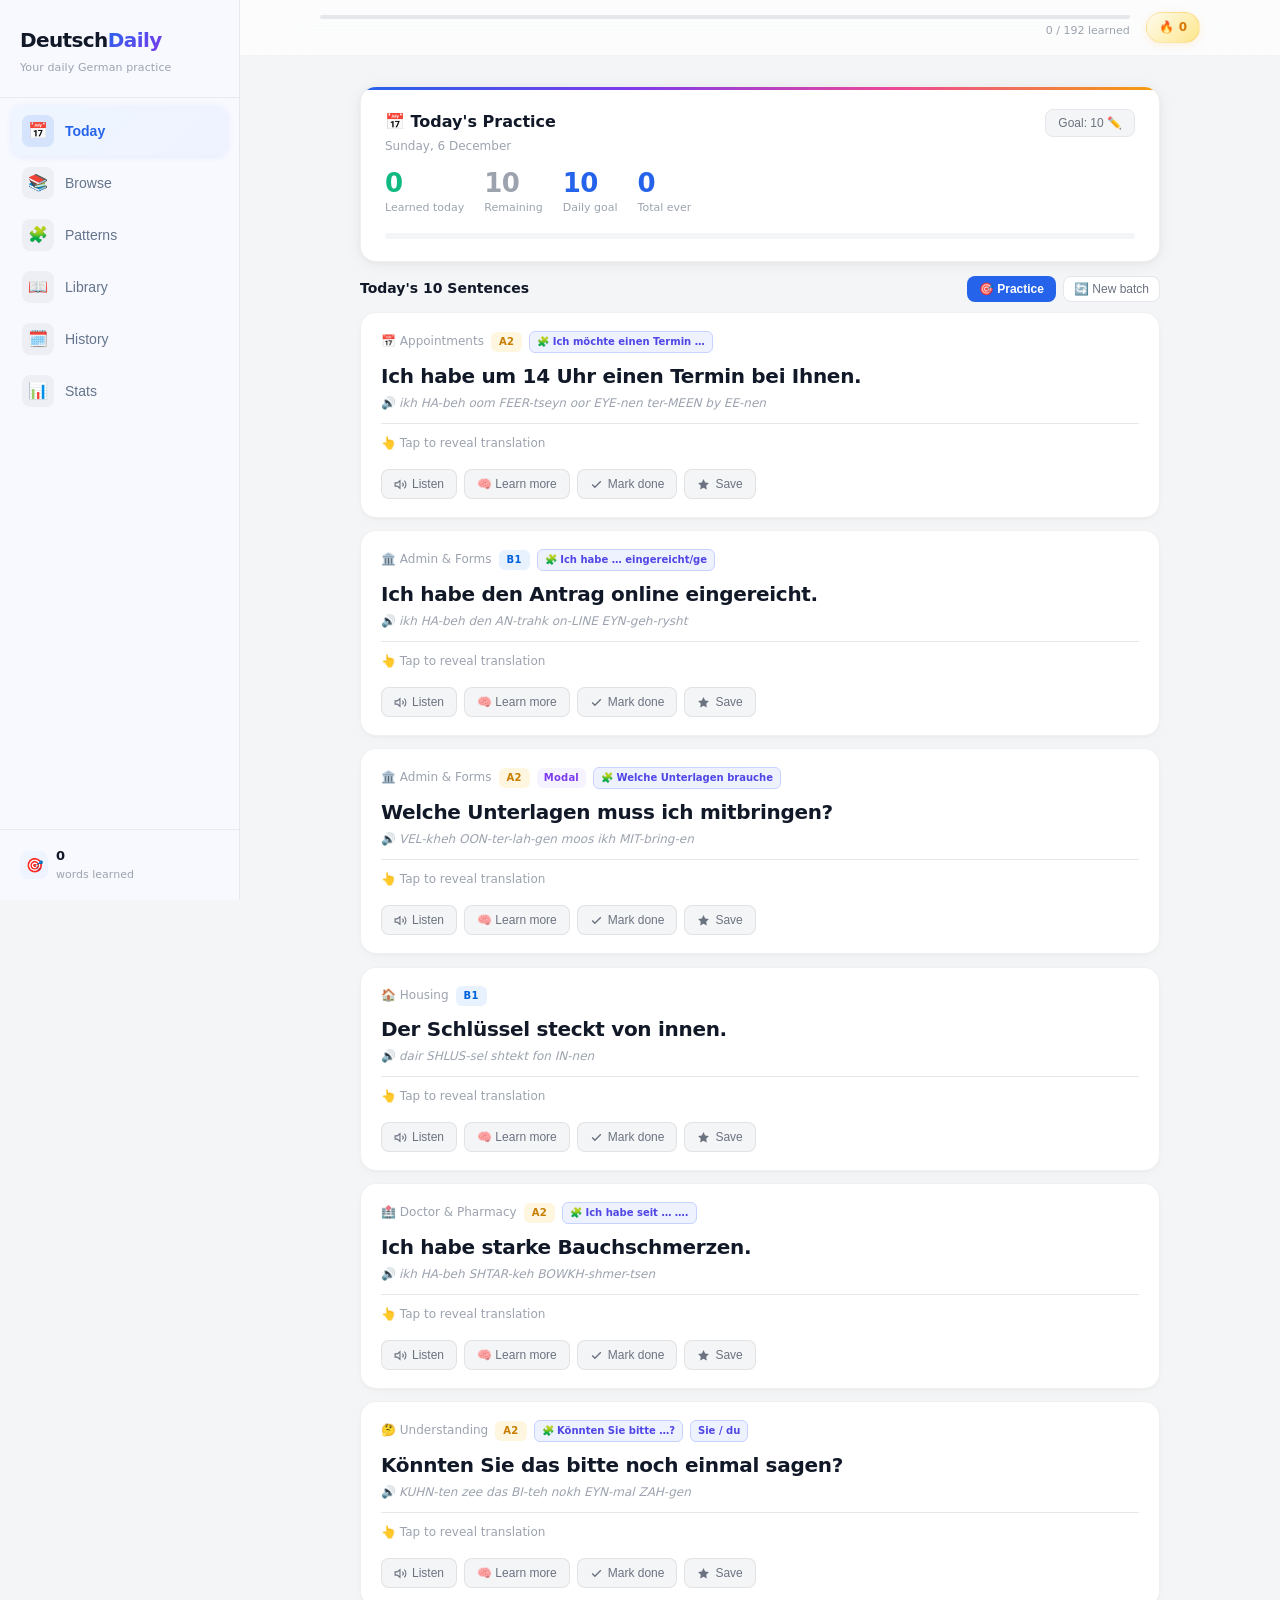
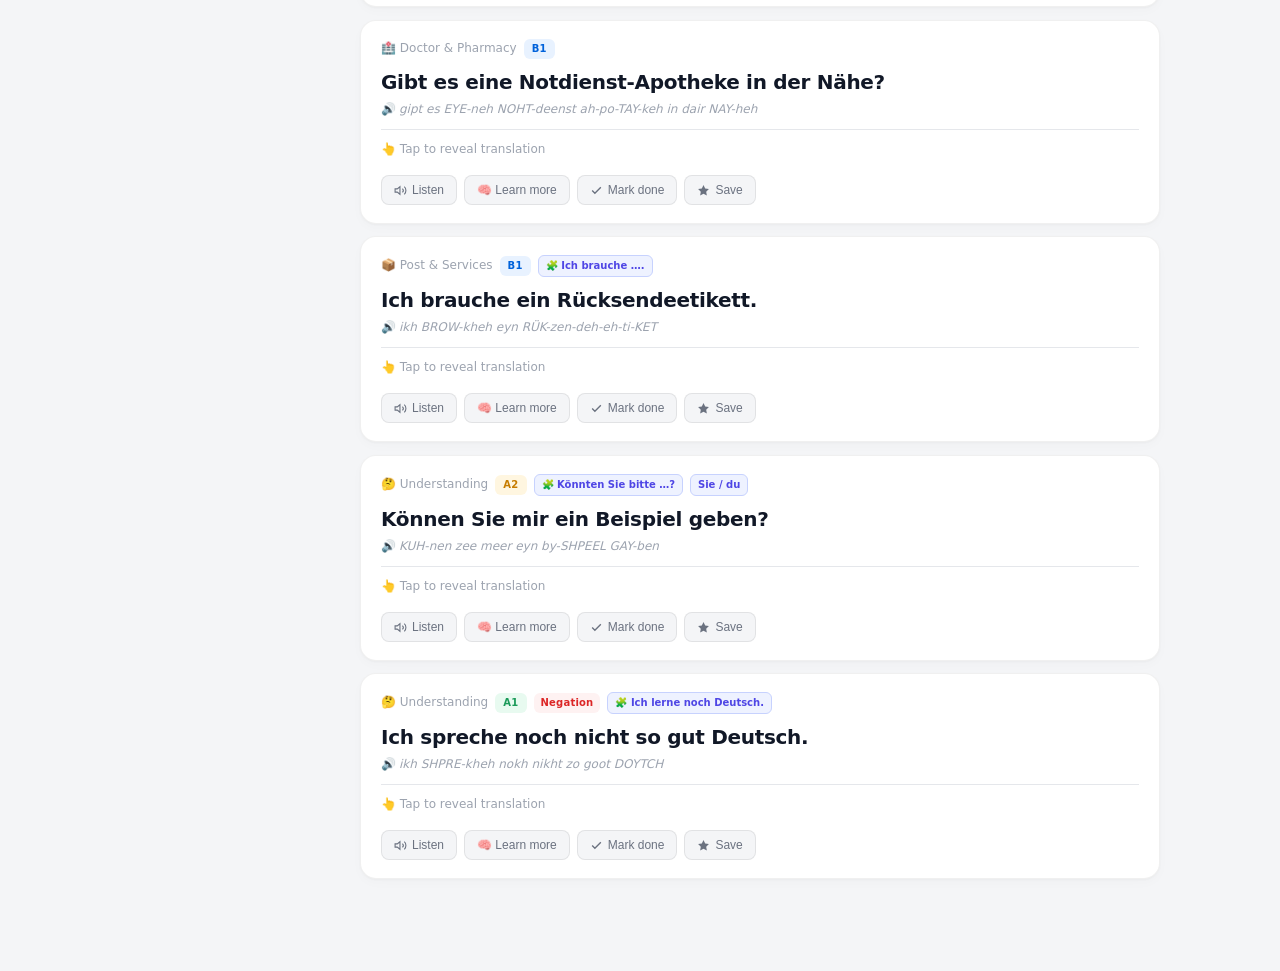
==== DEDaily.html @ e600cbfc "Split DeutschDaily into modules" ====
<!DOCTYPE html>
<html lang="en">

<head>
  <meta charset="UTF-8">
  <meta name="viewport" content="width=device-width, initial-scale=1.0">
  <meta name="color-scheme" content="light">
  <title>DeutschDaily</title>
  <link rel="stylesheet" href="src/styles.css">
</head>

<body>

  <div class="dashboard-layout">
    <aside class="sidebar">
      <div class="sidebar-logo-wrap">
        <div class="sidebar-logo" onclick="nav('today')">Deutsch<em>Daily</em></div>
        <div class="sidebar-tagline">Your daily German practice</div>
      </div>
      <div class="sidebar-divider"></div>
      <nav class="nav-desktop" style="flex:1">
        <button class="nb on" id="nb-today" onclick="nav('today')"><span class="nb-icon-wrap"><span class="nb-icon">📅</span></span> Today</button>
        <button class="nb" id="nb-browse" onclick="nav('browse')"><span class="nb-icon-wrap"><span class="nb-icon">📚</span></span> Browse</button>
        <button class="nb" id="nb-patterns" onclick="nav('patterns')"><span class="nb-icon-wrap"><span class="nb-icon">🧩</span></span> Patterns</button>
        <button class="nb" id="nb-library" onclick="nav('saved')"><span class="nb-icon-wrap"><span class="nb-icon">📖</span></span> Library</button>
        <button class="nb" id="nb-history" onclick="nav('history')"><span class="nb-icon-wrap"><span class="nb-icon">🗓️</span></span> History</button>
        <button class="nb" id="nb-stats" onclick="nav('stats')"><span class="nb-icon-wrap"><span class="nb-icon">📊</span></span> Stats</button>
      </nav>
      <div class="sidebar-footer">
        <div class="sidebar-footer-stat">
          <div class="sfs-icon">🎯</div>
          <div><div class="sfs-val" id="sb-learned-count">0</div><div style="font-size:11px;color:var(--text-3)">words learned</div></div>
        </div>
      </div>
    </aside>

    <main class="main-content">
      <div class="hdr">
        <div class="hdr-in">
          <div class="hdr-mid">
            <div class="pbar-bg">
              <div class="pbar-fill" id="hpf" style="width:0%"></div>
            </div>
            <div class="pbar-lbl" id="hpl">0 / 0 learned</div>
          </div>
          <div class="streak-pill" id="stk" onclick="nav('stats')">🔥 <span id="stk-n">0</span></div>
        </div>
      </div>

      <div class="app-content" id="root"></div>
    </main>

    <nav class="mobile-nav">
      <button class="mnb on" id="mnb-today" onclick="nav('today')"><span class="mnb-icon">📅</span>Today</button>
      <button class="mnb" id="mnb-browse" onclick="nav('browse')"><span class="mnb-icon">📚</span>Browse</button>
      <button class="mnb" id="mnb-patterns" onclick="nav('patterns')"><span class="mnb-icon">🧩</span>Patterns</button>
      <button class="mnb" id="mnb-library" onclick="nav('saved')"><span class="mnb-icon">📖</span>Library</button>
      <button class="mnb" id="mnb-history" onclick="nav('history')"><span class="mnb-icon">🗓️</span>History</button>
      <button class="mnb" id="mnb-stats" onclick="nav('stats')"><span class="mnb-icon">📊</span>Stats</button>
    </nav>
  </div>

  <div class="modal-overlay" id="goal-modal" style="display:none" onclick="closeGoalModal(event)">
    <div class="modal-box">
      <div class="modal-title">Set Daily Goal</div>
      <div class="modal-sub">How many new sentences to learn each day?</div>
      <div class="goal-opts-grid" id="goal-opts"></div>
      <button class="modal-done" onclick="closeGoalModal()">Done</button>
    </div>
  </div>

  <script src="src/content.js"></script>
  <script src="src/learning.js"></script>
  <script src="src/storage.js"></script>
  <script src="src/app.js"></script>
</body>

</html>
---- src/styles.css ----
*,
*::before,
*::after {
  margin: 0;
  padding: 0;
  box-sizing: border-box;
}

:root {
  color-scheme: light;
  --bg: #F4F5F7;
  --white: #FFFFFF;
  --border: #E5E7EB;
  --border-strong: #D1D5DB;
  --text: #111827;
  --text-2: #6B7280;
  --text-3: #9CA3AF;
  --green: #10B981;
  --green-bg: #ECFDF5;
  --green-border: #A7F3D0;
  --blue: #2563EB;
  --blue-bg: #EFF6FF;
  --blue-border: #BFDBFE;
  --pink: #EC4899;
  --pink-bg: #FDF2F8;
  --pink-border: #FBCFE8;
  --amber: #F59E0B;
  --amber-bg: #FFFBEB;
  --amber-border: #FDE68A;
  --teal: #4F46E5;
  --teal-bg: #EEF2FF;
  --teal-border: #C7D2FE;
  --orange: #F97316;
  --orange-bg: #FFF7ED;
  --orange-border: #FED7AA;
  --red: #EF4444;
  --red-bg: #FEF2F2;
  --red-border: #FECACA;
  --accent: #2563EB;
  --shadow: 0 1px 3px rgba(0, 0, 0, 0.08), 0 1px 2px rgba(0, 0, 0, 0.04);
  --shadow-md: 0 4px 6px -1px rgba(0, 0, 0, 0.07), 0 2px 4px -2px rgba(0, 0, 0, 0.05);
  --shadow-sm: 0 1px 2px rgba(0, 0, 0, 0.04);
  --purple: var(--teal);
  --purple-bg: var(--teal-bg);
  --purple-border: var(--teal-border);
  --radius-lg: 16px;
  --radius-md: 12px;
  --radius-sm: 8px;
}

html {
  scroll-behavior: smooth;
  color-scheme: light !important;
  background: var(--bg) !important;
}

body {
  background: var(--bg) !important;
  color: var(--text) !important;
  font-family: 'Inter', -apple-system, BlinkMacSystemFont, 'SF Pro Text', system-ui, sans-serif;
  font-size: 15px;
  line-height: 1.6;
  min-height: 100vh;
  -webkit-font-smoothing: antialiased;
}

input,
button,
select,
textarea {
  color-scheme: light;
}

.dashboard-layout {
  display: flex;
  min-height: 100vh;
  background: var(--bg);
  width: 100%;
}

.sidebar {
  width: 240px;
  flex-shrink: 0;
  background: #F8F9FF;
  border-right: 1px solid rgba(0,0,0,0.07);
  display: flex;
  flex-direction: column;
  position: fixed;
  top: 0;
  left: 0;
  height: 100vh;
  padding: 0;
  z-index: 100;
  overflow-y: auto;
  scrollbar-width: none;
}

.sidebar::-webkit-scrollbar {
  display: none;
}

.sidebar-logo-wrap {
  padding: 24px 20px 20px;
  border-bottom: 1px solid rgba(0,0,0,0.06);
  margin-bottom: 8px;
}

.sidebar-logo {
  font-weight: 800;
  font-size: 20px;
  cursor: pointer;
  color: var(--text);
  letter-spacing: -0.6px;
  user-select: none;
  display: inline-block;
}

.sidebar-logo em {
  background: linear-gradient(135deg, #2563EB 0%, #7C3AED 100%);
  -webkit-background-clip: text;
  -webkit-text-fill-color: transparent;
  background-clip: text;
  font-style: normal;
}

.sidebar-tagline {
  font-size: 11px;
  color: var(--text-3);
  margin-top: 3px;
  font-weight: 400;
  letter-spacing: 0.1px;
}

.sidebar-divider {
  display: none;
}

.sidebar-section-label {
  font-size: 10px;
  font-weight: 700;
  letter-spacing: 0.8px;
  text-transform: uppercase;
  color: var(--text-3);
  padding: 4px 20px 6px;
}

.sidebar-footer {
  margin-top: auto;
  padding: 16px 20px;
  border-top: 1px solid rgba(0,0,0,0.06);
}

.sidebar-footer-stat {
  display: flex;
  align-items: center;
  gap: 8px;
  font-size: 12px;
  color: var(--text-2);
}

.sidebar-footer-stat .sfs-icon {
  width: 28px;
  height: 28px;
  border-radius: 8px;
  background: linear-gradient(135deg, #EFF6FF, #EEF2FF);
  display: flex;
  align-items: center;
  justify-content: center;
  font-size: 14px;
  flex-shrink: 0;
}

.sidebar-footer-stat .sfs-val {
  font-weight: 700;
  font-size: 13px;
  color: var(--text);
}

.main-content {
  flex: 1;
  display: flex;
  flex-direction: column;
  min-width: 0;
  background: var(--bg);
  margin-left: 240px;
}

.app-content {
  max-width: 880px;
  width: 100%;
  margin: 0 auto;
  padding: 16px 40px 80px;
  flex: 1;
}

/* ─── Header ─── */
.hdr {
  position: sticky;
  top: 0;
  z-index: 90;
  background: rgba(255, 255, 255, 0.85);
  backdrop-filter: saturate(180%) blur(24px);
  -webkit-backdrop-filter: saturate(180%) blur(24px);
  border-bottom: 1px solid rgba(0,0,0,0.06);
  padding: 12px 40px;
}

.hdr-in {
  max-width: 880px;
  margin: 0 auto;
  display: flex;
  align-items: center;
  gap: 16px;
  width: 100%;
}

.hdr-mid {
  flex: 1;
  min-width: 0;
}

.pbar-bg {
  height: 4px;
  background: var(--border);
  border-radius: 99px;
  overflow: hidden;
  margin-bottom: 3px;
}

.pbar-fill {
  height: 100%;
  background: var(--accent);
  border-radius: 99px;
  transition: width 0.5s;
}

.pbar-lbl {
  font-size: 11px;
  color: var(--text-3);
  text-align: right;
}

.streak-pill {
  display: flex;
  align-items: center;
  gap: 5px;
  background: linear-gradient(135deg, #FFFBEB 0%, #FEF3C7 100%);
  border: 1px solid var(--amber-border);
  padding: 5px 12px;
  border-radius: 99px;
  font-size: 12px;
  font-weight: 700;
  color: #D97706;
  cursor: pointer;
  flex-shrink: 0;
  transition: transform 0.2s, box-shadow 0.2s;
}

.streak-pill:hover {
  transform: scale(1.05);
  box-shadow: 0 2px 8px rgba(245, 158, 11, 0.2);
}

/* ─── Nav Desktop ─── */
.nav-desktop {
  display: flex;
  flex-direction: column;
  gap: 2px;
  padding: 0 12px;
}

.nb {
  display: flex;
  align-items: center;
  gap: 11px;
  background: none;
  border: none;
  border-radius: 10px;
  cursor: pointer;
  color: #64748B;
  font-size: 14px;
  font-family: 'Inter', sans-serif;
  font-weight: 500;
  padding: 9px 10px;
  transition: background 0.15s, color 0.15s;
  text-align: left;
  width: 100%;
  position: relative;
}

.nb:hover:not(.on) {
  background: rgba(37, 99, 235, 0.05);
  color: #1E40AF;
}

.nb.on {
  background: linear-gradient(135deg, #EFF6FF 0%, #EEF2FF 100%);
  color: #2563EB;
  font-weight: 600;
  box-shadow: 0 1px 6px rgba(37, 99, 235, 0.1);
}

.nb-icon-wrap {
  width: 32px;
  height: 32px;
  border-radius: 8px;
  background: rgba(0,0,0,0.04);
  display: flex;
  align-items: center;
  justify-content: center;
  font-size: 16px;
  flex-shrink: 0;
  transition: background 0.15s;
}

.nb.on .nb-icon-wrap {
  background: rgba(37, 99, 235, 0.12);
}

.nb:hover:not(.on) .nb-icon-wrap {
  background: rgba(37, 99, 235, 0.08);
}

.nb-icon {
  font-size: 16px;
  line-height: 1;
}

/* ─── Goal Card ─── */
.goal-card {
  background: var(--white);
  border: 1px solid var(--border);
  border-radius: var(--radius-lg);
  padding: 22px 24px;
  margin: 14px 0;
  box-shadow: var(--shadow);
  position: relative;
  overflow: hidden;
}

.goal-card::before {
  content: '';
  position: absolute;
  top: 0;
  left: 0;
  right: 0;
  height: 3px;
  background: linear-gradient(90deg, var(--accent), #7C3AED, var(--pink));
}

.goal-top {
  display: flex;
  align-items: flex-start;
  justify-content: space-between;
  margin-bottom: 14px;
}

.goal-title {
  font-size: 16px;
  font-weight: 600;
}

.goal-date {
  font-size: 12px;
  color: var(--text-3);
  margin-top: 2px;
}

.goal-btn {
  background: var(--bg);
  border: 0.5px solid var(--border);
  border-radius: 8px;
  padding: 6px 12px;
  font-size: 12px;
  font-weight: 500;
  cursor: pointer;
  color: var(--text-2);
  font-family: 'Inter', sans-serif;
  transition: all 0.15s;
}

.goal-btn:hover {
  border-color: var(--border-strong);
}

.goal-nums {
  display: flex;
  gap: 20px;
  margin-bottom: 16px;
  flex-wrap: wrap;
}

.gnum-v {
  font-size: 26px;
  font-weight: 700;
  line-height: 1;
  letter-spacing: -0.5px;
}

.gnum-l {
  font-size: 11px;
  color: var(--text-3);
  margin-top: 3px;
}

.goal-bar-bg {
  height: 6px;
  background: var(--bg);
  border-radius: 99px;
  overflow: hidden;
}

.goal-bar-fill {
  height: 100%;
  background: var(--accent);
  border-radius: 99px;
  transition: width 0.5s;
}

.goal-complete {
  text-align: center;
  padding: 10px;
  font-size: 14px;
  color: var(--green);
  font-weight: 600;
}

/* ─── Sentence Card ─── */
.sc {
  background: var(--white);
  border: 1px solid var(--border);
  border-radius: var(--radius-lg);
  padding: 18px 20px;
  margin-bottom: 12px;
  box-shadow: var(--shadow-sm);
  opacity: 0;
  animation: rise 0.3s ease forwards;
  overflow: hidden;
  position: relative;
  transition: box-shadow 0.2s, border-color 0.2s, transform 0.2s;
}

.sc:hover {
  box-shadow: var(--shadow-md);
  border-color: var(--border-strong);
  transform: translateY(-1px);
}

.sc.lrn {
  border-color: var(--green-border);
  background: linear-gradient(135deg, #fff 0%, #F6FEF9 100%);
}

.sc.fav {
  border-color: var(--amber-border);
  background: linear-gradient(135deg, #fff 0%, #FFFCF5 100%);
}

@keyframes rise {
  from {
    opacity: 0;
    transform: translateY(6px);
  }

  to {
    opacity: 1;
    transform: translateY(0);
  }
}

.sc-top {
  display: flex;
  align-items: center;
  gap: 7px;
  margin-bottom: 10px;
  flex-wrap: wrap;
}

.lvl-tag {
  padding: 2px 8px;
  border-radius: 6px;
  font-size: 11px;
  font-weight: 600;
}

.lA1 {
  background: #E8FAF0;
  color: #1B9A59;
}

.lA2 {
  background: #FFF6E0;
  color: #C77D00;
}

.lB1 {
  background: #E8F2FF;
  color: #0062DB;
}

.lrn-badge {
  font-size: 11px;
  color: var(--green);
  font-weight: 600;
}

.topic-label {
  font-size: 12px;
  color: var(--text-3);
}

.sentence-de {
  font-size: 20px;
  font-weight: 700;
  letter-spacing: -0.3px;
  color: var(--text);
  line-height: 1.3;
  margin-bottom: 5px;
  cursor: pointer;
  user-select: text;
}

.sentence-ph {
  font-size: 12px;
  color: var(--text-3);
  font-style: italic;
  padding-bottom: 10px;
  border-bottom: 0.5px solid var(--border);
  margin-bottom: 10px;
}

.ph-lbl {
  font-style: normal;
  margin-right: 3px;
}

.sentence-en {
  font-size: 15px;
  font-weight: 600;
  color: var(--accent);
  margin-bottom: 6px;
  transition: opacity 0.2s, filter 0.2s;
  cursor: pointer;
  user-select: text;
}

.sentence-en.hid {
  opacity: 0;
  filter: blur(4px);
  pointer-events: none;
  height: 0;
  overflow: hidden;
  margin: 0;
}

.reveal-hint {
  font-size: 12px;
  color: var(--text-3);
  margin-bottom: 4px;
}

.sentence-use {
  font-size: 13px;
  color: var(--text-2);
  background: var(--bg);
  padding: 10px 12px;
  border-radius: 10px;
  border-left: 3px solid var(--teal-border);
  display: none;
  line-height: 1.5;
  margin-top: 4px;
}

.card-actions {
  display: flex;
  gap: 7px;
  margin-top: 12px;
  flex-wrap: wrap;
}

.act-btn {
  display: inline-flex;
  align-items: center;
  gap: 5px;
  background: var(--bg);
  border: 1px solid var(--border);
  border-radius: var(--radius-sm);
  padding: 7px 12px;
  font-size: 12px;
  font-weight: 500;
  cursor: pointer;
  color: var(--text-2);
  font-family: 'Inter', sans-serif;
  transition: all 0.2s;
  white-space: nowrap;
}

.act-btn:hover {
  border-color: var(--border-strong);
  color: var(--text);
  background: var(--white);
  box-shadow: var(--shadow-sm);
}

.act-btn.is-learned {
  background: var(--green-bg);
  border-color: var(--green-border);
  color: var(--green);
}

.act-btn.is-fav {
  background: var(--amber-bg);
  border-color: var(--amber-border);
  color: var(--amber);
}

.act-btn.is-playing {
  background: var(--blue-bg);
  border-color: var(--blue-border);
  color: var(--blue);
}

.act-btn svg {
  width: 13px;
  height: 13px;
  flex-shrink: 0;
}

@keyframes pulse {

  0%,
  100% {
    opacity: 1
  }

  50% {
    opacity: 0.4
  }
}

.pulse {
  animation: pulse 1.2s ease infinite;
}

/* ─── Pattern Card ─── */
.pc {
  background: var(--white);
  border: 1px solid var(--border);
  border-radius: var(--radius-lg);
  padding: 18px 20px;
  margin-bottom: 12px;
  box-shadow: var(--shadow-sm);
  opacity: 0;
  animation: rise 0.3s ease forwards;
  transition: box-shadow 0.2s, border-color 0.2s, transform 0.2s;
}

.pc:hover {
  box-shadow: var(--shadow-md);
  border-color: var(--border-strong);
  transform: translateY(-1px);
}

.pc.und {
  border-color: var(--green-border);
  background: linear-gradient(135deg, #fff 0%, #F6FEF9 100%);
}

.pat-cat-tag {
  display: inline-block;
  padding: 2px 8px;
  border-radius: 6px;
  font-size: 11px;
  font-weight: 600;
  background: var(--teal-bg);
  color: var(--teal);
  border: 0.5px solid var(--teal-border);
  margin-bottom: 9px;
}

.pat-template {
  font-size: 17px;
  font-weight: 700;
  color: var(--text);
  margin-bottom: 4px;
  line-height: 1.4;
}

.pat-blank {
  color: var(--accent);
  font-style: italic;
}

.pat-meaning {
  font-size: 13px;
  color: var(--text-2);
  margin-bottom: 12px;
  padding-bottom: 12px;
  border-bottom: 0.5px solid var(--border);
}

.pat-examples {
  display: flex;
  flex-direction: column;
  gap: 7px;
}

.pat-ex {
  padding: 10px 12px;
  background: var(--bg);
  border-radius: 10px;
  border-left: 3px solid var(--blue-border);
}

.pat-de {
  font-size: 14px;
  font-weight: 600;
  color: var(--text);
  display: flex;
  align-items: center;
  gap: 6px;
}

.pat-ex-speak {
  cursor: pointer;
  font-size: 13px;
  opacity: 0.5;
  transition: all 0.15s;
  flex-shrink: 0;
}

.pat-ex-speak:hover {
  opacity: 1;
  transform: scale(1.15);
}

.pat-en {
  font-size: 12px;
  color: var(--text-3);
  margin-top: 2px;
  padding-left: 25px;
}

.pat-actions {
  display: flex;
  gap: 7px;
  margin-top: 12px;
}

/* ─── Pattern tag on sentences ─── */
.pattern-tag {
  display: inline-flex;
  align-items: center;
  gap: 3px;
  padding: 2px 7px;
  border-radius: 6px;
  font-size: 10px;
  font-weight: 600;
  background: var(--teal-bg);
  color: var(--teal);
  border: 0.5px solid var(--teal-border);
  cursor: help;
}

.pattern-explain {
  font-size: 13px;
  color: var(--teal);
  background: var(--teal-bg);
  border: 0.5px solid var(--teal-border);
  padding: 10px 12px;
  border-radius: 10px;
  margin-top: 8px;
  display: none;
  line-height: 1.5;
}

.pattern-explain .pe-title {
  font-weight: 700;
  font-size: 14px;
  margin-bottom: 4px;
}

.pattern-explain .pe-meaning {
  font-size: 12px;
  color: var(--text-2);
  margin-bottom: 6px;
}

.pattern-explain .pe-examples {
  font-size: 12px;
  color: var(--text-2);
}

.pattern-explain .pe-example {
  padding: 4px 0;
}

.pattern-explain .pe-example strong {
  color: var(--text);
  font-weight: 600;
}

.learn-panel {
  display: none;
  margin-top: 10px;
  padding: 12px;
  border-radius: 12px;
  border: 1px solid var(--blue-border);
  background: linear-gradient(135deg, var(--blue-bg), #F8FAFC);
  color: var(--text);
  font-size: 13px;
  line-height: 1.5;
}

.learn-panel.open {
  display: block;
}

.learn-panel.compact {
  display: block;
  margin-top: 10px;
  background: var(--blue-bg);
}

.learn-title {
  font-weight: 800;
  font-size: 13px;
  color: var(--accent);
  margin-bottom: 6px;
}

.learn-scenario {
  margin-top: 8px;
  padding: 8px 10px;
  border-radius: 9px;
  background: rgba(255,255,255,0.64);
  border: 1px solid rgba(37,99,235,0.12);
  color: var(--text-2);
}

.learn-scenario strong {
  color: var(--text);
}

.learn-grid {
  display: grid;
  grid-template-columns: repeat(2, minmax(0, 1fr));
  gap: 8px;
  margin-top: 8px;
}

.learn-box {
  background: rgba(255,255,255,0.72);
  border: 1px solid rgba(37,99,235,0.12);
  border-radius: 10px;
  padding: 9px 10px;
}

.learn-box-title {
  font-size: 10px;
  font-weight: 800;
  color: var(--text-3);
  text-transform: uppercase;
  letter-spacing: 0.45px;
  margin-bottom: 4px;
}

.learn-chunk {
  display: flex;
  gap: 8px;
  justify-content: space-between;
  padding: 3px 0;
  border-bottom: 1px solid rgba(0,0,0,0.05);
}

.learn-chunk:last-child {
  border-bottom: none;
}

.learn-chunk strong {
  color: var(--text);
  font-weight: 700;
}

.learn-muted {
  color: var(--text-2);
}

.variant-pill {
  display: block;
  padding: 6px 8px;
  border-radius: 8px;
  background: rgba(255,255,255,0.74);
  border: 1px solid rgba(0,0,0,0.06);
  margin-top: 5px;
}

.variant-pill strong {
  color: var(--accent);
  font-size: 11px;
  margin-right: 5px;
}

.variant-preview {
  display: none;
  margin-top: 9px;
  padding: 10px 12px;
  border: 1px solid var(--green-border);
  border-radius: 10px;
  background: var(--green-bg);
  font-size: 12px;
  line-height: 1.45;
}

.variant-preview-title {
  color: var(--green);
  font-size: 10px;
  font-weight: 800;
  letter-spacing: 0.45px;
  margin-bottom: 6px;
  text-transform: uppercase;
}

.variant-preview-row {
  display: grid;
  grid-template-columns: 74px minmax(0, 1fr);
  gap: 8px;
  padding: 4px 0;
  border-top: 1px solid rgba(22,163,74,0.12);
}

.variant-preview-row:first-of-type {
  border-top: none;
}

.variant-preview-label {
  color: var(--text-2);
  font-weight: 700;
}

.variant-preview-de {
  color: var(--text);
  font-weight: 650;
}

/* ─── Topic cards ─── */
.topic-grid {
  display: grid;
  grid-template-columns: repeat(3, 1fr);
  gap: 16px;
  margin-bottom: 24px;
}

.topic-card {
  background: var(--white);
  border: 1px solid var(--border);
  border-radius: var(--radius-lg);
  padding: 18px;
  cursor: pointer;
  transition: all 0.2s ease;
  box-shadow: var(--shadow-sm);
  position: relative;
  overflow: hidden;
}

.topic-card:hover {
  border-color: var(--border-strong);
  box-shadow: var(--shadow-md);
  transform: translateY(-2px);
}

.topic-card::before {
  content: '';
  position: absolute;
  top: 0;
  left: 0;
  right: 0;
  height: 3px;
  background: var(--tc, var(--accent));
}

.tc-emoji {
  font-size: 28px;
  margin-bottom: 8px;
  display: block;
  line-height: 1;
}

.tc-name {
  font-size: 14px;
  font-weight: 600;
  color: var(--text);
}

.tc-de {
  font-size: 11px;
  color: var(--text-3);
  margin-top: 1px;
}

.tc-prog {
  display: flex;
  align-items: center;
  gap: 6px;
  margin-top: 10px;
}

.tc-count {
  font-size: 11px;
  color: var(--text-3);
  white-space: nowrap;
}

.tc-bar-bg {
  flex: 1;
  height: 3px;
  background: var(--border);
  border-radius: 99px;
  overflow: hidden;
}

.tc-bar-fill {
  height: 100%;
  border-radius: 99px;
  transition: width 0.4s;
}

/* ─── Topic header ─── */
.topic-hdr {
  background: var(--white);
  border: 0.5px solid var(--border);
  border-radius: 14px;
  padding: 16px 18px;
  margin-bottom: 16px;
  display: flex;
  align-items: center;
  gap: 14px;
  box-shadow: var(--shadow-sm);
}

.topic-hdr-em {
  font-size: 36px;
  flex-shrink: 0;
  line-height: 1;
}

.topic-hdr-name {
  font-size: 20px;
  font-weight: 700;
  letter-spacing: -0.3px;
}

.topic-hdr-de {
  font-size: 13px;
  color: var(--text-3);
  margin-top: 2px;
}

.topic-hdr-stats {
  display: flex;
  gap: 12px;
  margin-top: 8px;
}

.topic-stat {
  font-size: 12px;
  color: var(--text-3);
}

.topic-stat strong {
  color: var(--text);
  font-weight: 600;
}

/* ─── Filters ─── */
.filter-row {
  display: flex;
  gap: 6px;
  margin-bottom: 14px;
  overflow-x: auto;
  scrollbar-width: none;
  padding-bottom: 2px;
}

.filter-row::-webkit-scrollbar {
  display: none;
}

.filter-chip {
  flex-shrink: 0;
  padding: 7px 14px;
  border-radius: 99px;
  background: var(--white);
  border: 0.5px solid var(--border);
  font-size: 13px;
  font-weight: 500;
  cursor: pointer;
  color: var(--text-2);
  font-family: 'Inter', sans-serif;
  transition: all 0.15s;
  white-space: nowrap;
}

.filter-chip.on {
  background: var(--accent);
  border-color: var(--accent);
  color: white;
}

.filter-chip:hover:not(.on) {
  border-color: var(--border-strong);
}

/* ─── Search ─── */
.search-wrap {
  position: relative;
  margin-bottom: 14px;
}

.search-icon {
  position: absolute;
  left: 12px;
  top: 50%;
  transform: translateY(-50%);
  color: var(--text-3);
  font-size: 15px;
  pointer-events: none;
}

.search-input {
  width: 100%;
  background: var(--white);
  border: 0.5px solid var(--border);
  border-radius: 12px;
  padding: 11px 12px 11px 36px;
  color: var(--text);
  font-size: 15px;
  font-family: 'Inter', sans-serif;
  outline: none;
  transition: border-color 0.15s;
}

.search-input:focus {
  border-color: var(--accent);
  box-shadow: 0 0 0 3px rgba(0, 122, 255, 0.1);
}

.search-input::placeholder {
  color: var(--text-3);
}

/* ─── Stats ─── */
.stats-grid {
  display: grid;
  grid-template-columns: repeat(4, 1fr);
  gap: 16px;
  margin-bottom: 24px;
}

.stat-box {
  background: var(--white);
  border: 0.5px solid var(--border);
  border-radius: 14px;
  padding: 16px;
  box-shadow: var(--shadow-sm);
}

.stat-lbl {
  font-size: 11px;
  font-weight: 500;
  color: var(--text-3);
  text-transform: uppercase;
  letter-spacing: 0.4px;
  margin-bottom: 5px;
}

.stat-num {
  font-size: 28px;
  font-weight: 700;
  letter-spacing: -0.5px;
  line-height: 1;
}

.stat-sub {
  font-size: 11px;
  color: var(--text-3);
  margin-top: 3px;
}

.prog-row {
  display: flex;
  align-items: center;
  gap: 8px;
  padding: 12px 14px;
  background: var(--white);
  border: 0.5px solid var(--border);
  border-radius: 12px;
  margin-bottom: 7px;
  box-shadow: var(--shadow-sm);
}

.prog-row.clk {
  cursor: pointer;
  transition: all 0.15s;
}

.prog-row.clk:hover {
  border-color: var(--border-strong);
}

.prog-lbl {
  font-size: 13px;
  font-weight: 600;
  color: var(--text-2);
  min-width: 22px;
}

.prog-bar {
  flex: 1;
  height: 6px;
  background: var(--bg);
  border-radius: 99px;
  overflow: hidden;
}

.prog-fill {
  height: 100%;
  border-radius: 99px;
  transition: width 0.5s;
}

.prog-pct {
  font-size: 11px;
  color: var(--text-3);
  min-width: 30px;
  text-align: right;
}

/* ─── Bar Chart (Stats) ─── */
.hist-chart {
  display: flex;
  align-items: flex-end;
  gap: 6px;
  height: 130px;
  margin-bottom: 18px;
  background: var(--white);
  border: 0.5px solid var(--border);
  border-radius: 14px;
  padding: 16px 14px 10px;
  box-shadow: var(--shadow-sm);
}

.hist-col {
  flex: 1;
  display: flex;
  flex-direction: column;
  align-items: center;
  height: 100%;
}

.hist-bar-wrap {
  flex: 1;
  width: 100%;
  display: flex;
  align-items: flex-end;
}

.hist-bar-inner {
  width: 100%;
  background: var(--accent);
  border-radius: 5px 5px 0 0;
  min-height: 4px;
  transition: height 0.6s ease;
  position: relative;
  display: flex;
  align-items: flex-start;
  justify-content: center;
  padding-top: 3px;
}

.hist-bar-inner.today {
  background: var(--green);
}

.hist-bar-inner.zero {
  background: var(--border);
  min-height: 4px;
}

.hist-bar-num {
  font-size: 10px;
  font-weight: 700;
  color: white;
  line-height: 1;
}

.hist-day-lbl {
  font-size: 10px;
  color: var(--text-3);
  margin-top: 5px;
  text-align: center;
  white-space: nowrap;
  font-weight: 500;
}

.hist-day-lbl.today {
  color: var(--green);
  font-weight: 700;
}

/* ─── Stats Section ─── */
.stats-sec-hdr {
  font-size: 12px;
  font-weight: 600;
  text-transform: uppercase;
  letter-spacing: 0.5px;
  color: var(--text-3);
  margin: 18px 0 10px;
}

/* ─── Practice Direction Choice ─── */
.dir-choice-wrap {
  padding: 24px 16px;
  display: flex;
  flex-direction: column;
  align-items: center;
}

.dir-choice-title {
  font-size: 20px;
  font-weight: 700;
  color: var(--text);
  margin-bottom: 6px;
  text-align: center;
}

.dir-choice-sub {
  font-size: 14px;
  color: var(--text-2);
  margin-bottom: 28px;
  text-align: center;
}

.dir-btn {
  width: 100%;
  max-width: 340px;
  background: var(--white);
  border: 1.5px solid var(--border);
  border-radius: 16px;
  padding: 18px 20px;
  cursor: pointer;
  font-family: 'Inter', sans-serif;
  display: flex;
  align-items: center;
  gap: 14px;
  margin-bottom: 12px;
  transition: all 0.15s;
  text-align: left;
}

.dir-btn:hover {
  border-color: var(--accent);
  box-shadow: 0 0 0 3px rgba(0, 122, 255, 0.1);
}

.dir-btn.primary {
  background: var(--accent);
  border-color: var(--accent);
  color: white;
}

.dir-btn.primary:hover {
  opacity: 0.92;
}

.dir-btn-icon {
  font-size: 28px;
  flex-shrink: 0;
  line-height: 1;
}

.dir-btn-title {
  font-size: 15px;
  font-weight: 600;
  line-height: 1.2;
}

.dir-btn-sub {
  font-size: 12px;
  font-weight: 400;
  margin-top: 3px;
  opacity: 0.72;
}

.dir-badge {
  display: inline-flex;
  align-items: center;
  gap: 5px;
  background: var(--blue-bg);
  border: 0.5px solid var(--blue-border);
  border-radius: 99px;
  padding: 3px 10px;
  font-size: 11px;
  font-weight: 600;
  color: var(--blue);
  margin-bottom: 20px;
}

.prog-cnt {
  font-size: 11px;
  color: var(--text-3);
  min-width: 44px;
  text-align: right;
}

.sec-lbl {
  font-size: 12px;
  font-weight: 600;
  color: var(--text-3);
  text-transform: uppercase;
  letter-spacing: 0.5px;
  padding: 16px 0 8px;
  border-top: 0.5px solid var(--border);
  margin-top: 4px;
}

.hist-row {
  display: flex;
  align-items: center;
  gap: 10px;
  padding: 10px 14px;
  background: var(--white);
  border: 0.5px solid var(--border);
  border-radius: 12px;
  margin-bottom: 6px;
  box-shadow: var(--shadow-sm);
}

.hist-day {
  font-size: 12px;
  color: var(--text-3);
  min-width: 78px;
}

.hist-bar-bg {
  flex: 1;
  height: 5px;
  background: var(--bg);
  border-radius: 99px;
  overflow: hidden;
}

.hist-bar-fill {
  height: 100%;
  background: var(--green);
  border-radius: 99px;
}

.hist-cnt {
  font-size: 12px;
  font-weight: 600;
  color: var(--green);
  min-width: 22px;
  text-align: right;
}

/* ─── Modal ─── */
.modal-overlay {
  position: fixed;
  inset: 0;
  background: rgba(0, 0, 0, 0.4);
  z-index: 200;
  display: flex;
  align-items: center;
  justify-content: center;
  backdrop-filter: blur(4px);
  -webkit-backdrop-filter: blur(4px);
}

.modal-box {
  background: var(--white);
  border-radius: 24px;
  padding: 32px;
  width: 90%;
  max-width: 440px;
  box-shadow: 0 20px 40px rgba(0, 0, 0, 0.2);
}

.modal-title {
  font-size: 18px;
  font-weight: 700;
  margin-bottom: 5px;
}

.modal-sub {
  font-size: 13px;
  color: var(--text-3);
  margin-bottom: 20px;
}

.goal-opts-grid {
  display: grid;
  grid-template-columns: repeat(4, 1fr);
  gap: 8px;
  margin-bottom: 14px;
}

.goal-opt {
  background: var(--bg);
  border: 0.5px solid var(--border);
  border-radius: 12px;
  padding: 12px 6px;
  text-align: center;
  cursor: pointer;
  font-size: 17px;
  font-weight: 700;
  color: var(--text-2);
  transition: all 0.15s;
  font-family: 'Inter', sans-serif;
}

.goal-opt:hover {
  border-color: var(--border-strong);
}

.goal-opt.sel {
  background: var(--blue-bg);
  border-color: var(--accent);
  color: var(--accent);
}

.modal-done {
  width: 100%;
  padding: 14px;
  background: var(--accent);
  border: none;
  border-radius: 12px;
  font-size: 15px;
  font-weight: 600;
  cursor: pointer;
  color: white;
  font-family: 'Inter', sans-serif;
  transition: opacity 0.15s;
}

.modal-done:hover {
  opacity: 0.9;
}


/* ─── Misc ─── */
.page-title {
  font-size: 24px;
  font-weight: 700;
  letter-spacing: -0.4px;
  margin: 20px 0 3px;
}

.page-sub {
  font-size: 13px;
  color: var(--text-3);
  margin-bottom: 18px;
}

.back-btn {
  display: inline-flex;
  align-items: center;
  gap: 5px;
  background: none;
  border: none;
  cursor: pointer;
  color: var(--accent);
  font-size: 14px;
  font-family: 'Inter', sans-serif;
  font-weight: 500;
  padding: 14px 0 6px;
  transition: color 0.15s;
}

.back-btn:hover {
  color: var(--text);
}

.empty-state {
  text-align: center;
  padding: 50px 20px;
  color: var(--text-3);
}

.empty-icon {
  font-size: 40px;
  margin-bottom: 10px;
}

.tip-card {
  background: var(--blue-bg);
  border: 0.5px solid var(--blue-border);
  border-radius: 14px;
  padding: 14px 16px;
  margin-bottom: 16px;
}

.tip-lbl {
  font-size: 11px;
  font-weight: 600;
  color: var(--blue);
  text-transform: uppercase;
  letter-spacing: 0.4px;
  margin-bottom: 3px;
}

.tip-text {
  font-size: 13px;
  color: var(--accent);
}

.reveal-hint-bar {
  font-size: 12px;
  color: var(--text-3);
  text-align: center;
  margin-bottom: 12px;
  font-style: italic;
}

::-webkit-scrollbar {
  width: 6px;
}

::-webkit-scrollbar-track {
  background: transparent;
}

::-webkit-scrollbar-thumb {
  background: var(--border-strong);
  border-radius: 99px;
}

::-webkit-scrollbar-thumb:hover {
  background: var(--text-3);
}

/* ─── SRS Review Section ─── */
.review-section {
  background: var(--amber-bg);
  border: 0.5px solid var(--amber-border);
  border-radius: 16px;
  padding: 18px;
  margin-bottom: 14px;
}

.review-section-hdr {
  display: flex;
  align-items: center;
  justify-content: space-between;
  margin-bottom: 8px;
}

.review-section-title {
  font-size: 14px;
  font-weight: 700;
  color: var(--amber);
  display: flex;
  align-items: center;
  gap: 6px;
}

.review-count-badge {
  background: var(--amber);
  color: white;
  border-radius: 99px;
  padding: 2px 9px;
  font-size: 12px;
  font-weight: 700;
}

.review-section-sub {
  font-size: 12px;
  color: var(--amber);
  margin-bottom: 10px;
  opacity: 0.85;
}

.review-practice-btn {
  background: var(--amber);
  color: white;
  border: none;
  border-radius: 10px;
  padding: 10px 16px;
  font-size: 13px;
  font-weight: 600;
  cursor: pointer;
  font-family: 'Inter', sans-serif;
  transition: opacity 0.15s;
  white-space: nowrap;
  flex-shrink: 0;
}

.review-practice-btn:hover {
  opacity: 0.88;
}

/* ─── Grammar Tag ─── */
.gram-tag {
  padding: 2px 7px;
  border-radius: 6px;
  font-size: 10px;
  font-weight: 700;
  letter-spacing: 0.2px;
  flex-shrink: 0;
}


/* ─── Keyboard hint ─── */
.kbd-hint {
  font-size: 11px;
  color: var(--text-3);
  text-align: center;
  margin-top: 8px;
}

.kbd {
  background: var(--bg);
  border: 0.5px solid var(--border-strong);
  border-radius: 4px;
  padding: 1px 5px;
  font-size: 10px;
  font-family: monospace;
  color: var(--text-2);
}

/* ─── SRS level dot ─── */
.srs-dot {
  width: 7px;
  height: 7px;
  border-radius: 50%;
  background: var(--border);
  display: inline-block;
  flex-shrink: 0;
}

.srs-dot.filled {
  background: var(--green);
}

.srs-dots {
  display: flex;
  gap: 3px;
  align-items: center;
  margin-left: 4px;
}

/* ─── Practice Overlay ─── */
.practice-overlay {
  position: fixed;
  inset: 0;
  background: var(--bg);
  z-index: 400;
  display: flex;
  flex-direction: column;
  overflow: hidden;
}

.practice-hdr {
  background: rgba(255, 255, 255, 0.92);
  backdrop-filter: saturate(180%) blur(20px);
  -webkit-backdrop-filter: saturate(180%) blur(20px);
  border-bottom: 0.5px solid var(--border);
  padding: 12px 16px;
  display: flex;
  align-items: center;
  gap: 12px;
  flex-shrink: 0;
}

.practice-exit {
  background: var(--bg);
  border: 0.5px solid var(--border);
  border-radius: 8px;
  padding: 6px 12px;
  font-size: 13px;
  font-weight: 500;
  cursor: pointer;
  color: var(--text-2);
  font-family: 'Inter', sans-serif;
  white-space: nowrap;
  transition: all 0.15s;
  flex-shrink: 0;
}

.practice-exit:hover {
  border-color: var(--border-strong);
}

.practice-prog-wrap {
  flex: 1;
}

.practice-prog-bar {
  height: 4px;
  background: var(--border);
  border-radius: 99px;
  overflow: hidden;
  margin-bottom: 3px;
}

.practice-prog-fill {
  height: 100%;
  background: var(--green);
  border-radius: 99px;
  transition: width 0.4s;
}

.practice-prog-lbl {
  font-size: 11px;
  color: var(--text-3);
  text-align: right;
}

.practice-body {
  flex: 1;
  display: flex;
  flex-direction: column;
  align-items: center;
  justify-content: center;
  padding: 20px 16px;
  gap: 14px;
  overflow-y: auto;
}

.practice-card {
  width: 100%;
  max-width: 520px;
  background: var(--white);
  border: 0.5px solid var(--border);
  border-radius: 18px;
  padding: 26px 22px;
  box-shadow: var(--shadow);
  position: relative;
}

.prac-fav-btn {
  position: absolute;
  top: 14px;
  right: 14px;
  background: none;
  border: none;
  cursor: pointer;
  padding: 4px;
  line-height: 1;
  font-size: 20px;
  opacity: 0.35;
  transition: opacity 0.15s, transform 0.15s;
}
.prac-fav-btn:hover { opacity: 0.7; transform: scale(1.15); }
.prac-fav-btn.on { opacity: 1; }

.practice-topic-lbl {
  font-size: 12px;
  color: var(--text-3);
  margin-bottom: 10px;
}

.practice-de {
  font-size: 24px;
  font-weight: 700;
  color: var(--text);
  line-height: 1.3;
  margin-bottom: 8px;
  letter-spacing: -0.3px;
}

.practice-ph {
  font-size: 12px;
  color: var(--text-3);
  font-style: italic;
  padding-bottom: 14px;
  border-bottom: 0.5px solid var(--border);
  margin-bottom: 14px;
}

.practice-reveal-hint {
  font-size: 14px;
  color: var(--text-3);
  text-align: center;
  cursor: pointer;
  padding: 14px;
  border-radius: 12px;
  background: var(--bg);
  border: 1px dashed var(--border);
  user-select: none;
  transition: all 0.15s;
}

.practice-reveal-hint:hover {
  border-color: var(--accent);
  color: var(--accent);
}

.practice-en {
  font-size: 20px;
  font-weight: 600;
  color: var(--accent);
  margin-bottom: 8px;
  line-height: 1.3;
}

.practice-use {
  font-size: 13px;
  color: var(--text-2);
  background: var(--bg);
  padding: 10px 12px;
  border-radius: 10px;
  border-left: 3px solid var(--teal-border);
  line-height: 1.5;
}

.practice-btns {
  display: flex;
  gap: 10px;
  width: 100%;
  max-width: 520px;
}

.prac-again-btn {
  flex: 1;
  padding: 16px;
  background: var(--amber-bg);
  border: 1.5px solid var(--amber-border);
  border-radius: 14px;
  font-size: 15px;
  font-weight: 600;
  cursor: pointer;
  color: var(--amber);
  font-family: 'Inter', sans-serif;
  transition: all 0.15s;
}

.prac-got-btn {
  flex: 1;
  padding: 16px;
  background: var(--green-bg);
  border: 1.5px solid var(--green-border);
  border-radius: 14px;
  font-size: 15px;
  font-weight: 600;
  cursor: pointer;
  color: var(--green);
  font-family: 'Inter', sans-serif;
  transition: all 0.15s;
}

.prac-again-btn:hover {
  background: #FFF0D6;
}

.prac-got-btn:hover {
  background: #E0FCEB;
}

/* ─── Practice Summary ─── */
.prac-summary {
  width: 100%;
  max-width: 520px;
  background: var(--white);
  border: 0.5px solid var(--border);
  border-radius: 18px;
  padding: 30px 22px;
  text-align: center;
  box-shadow: var(--shadow);
}

.prac-sum-icon {
  font-size: 52px;
  margin-bottom: 12px;
}

.prac-sum-title {
  font-size: 22px;
  font-weight: 700;
  margin-bottom: 5px;
  letter-spacing: -0.3px;
}

.prac-sum-sub {
  font-size: 14px;
  color: var(--text-3);
  margin-bottom: 22px;
}

.prac-sum-stats {
  display: flex;
  gap: 10px;
  justify-content: center;
  margin-bottom: 22px;
}

.prac-sum-stat {
  background: var(--bg);
  border: 0.5px solid var(--border);
  border-radius: 14px;
  padding: 14px 24px;
}

.prac-sum-n {
  font-size: 26px;
  font-weight: 700;
  letter-spacing: -0.5px;
}

.prac-sum-l {
  font-size: 12px;
  color: var(--text-3);
  margin-top: 2px;
}

.prac-sum-actions {
  display: flex;
  gap: 10px;
  justify-content: center;
}

.prac-sum-retry {
  background: var(--accent);
  color: white;
  border: none;
  border-radius: 12px;
  padding: 13px 24px;
  font-size: 15px;
  font-weight: 600;
  cursor: pointer;
  font-family: 'Inter', sans-serif;
  transition: opacity 0.15s;
}

.prac-sum-retry:hover {
  opacity: 0.9;
}

.prac-sum-done {
  background: var(--bg);
  border: 0.5px solid var(--border);
  border-radius: 12px;
  padding: 13px 24px;
  font-size: 15px;
  font-weight: 600;
  cursor: pointer;
  color: var(--text-2);
  font-family: 'Inter', sans-serif;
  transition: all 0.15s;
}

.prac-sum-done:hover {
  border-color: var(--border-strong);
}

/* ─── Learned Page / Library Tabs ─── */
.lib-tabs {
  display: flex;
  background: var(--border);
  border-radius: 10px;
  padding: 2px;
  gap: 0;
  margin-bottom: 16px;
}

.lib-tab {
  flex: 1;
  padding: 8px 10px;
  border-radius: 8px;
  font-size: 13px;
  font-weight: 500;
  cursor: pointer;
  color: var(--text-2);
  font-family: 'Inter', sans-serif;
  border: none;
  background: none;
  transition: all 0.15s;
  text-align: center;
}

.lib-tab.on {
  background: var(--white);
  color: var(--text);
  box-shadow: 0 1px 3px rgba(0, 0, 0, 0.08);
}

.learned-cta {
  background: var(--green-bg);
  border: 0.5px solid var(--green-border);
  border-radius: 14px;
  padding: 18px;
  margin-bottom: 16px;
  display: flex;
  align-items: center;
  justify-content: space-between;
  gap: 12px;
}

.learned-cta-info .learned-cta-title {
  font-size: 15px;
  font-weight: 700;
  color: var(--text);
}

.learned-cta-info .learned-cta-sub {
  font-size: 12px;
  color: var(--text-3);
  margin-top: 3px;
}

.learned-practice-btn {
  background: var(--green);
  color: white;
  border: none;
  border-radius: 10px;
  padding: 10px 16px;
  font-size: 13px;
  font-weight: 600;
  cursor: pointer;
  font-family: 'Inter', sans-serif;
  white-space: nowrap;
  flex-shrink: 0;
  transition: opacity 0.15s;
}

.learned-practice-btn:hover {
  opacity: 0.9;
}

/* ─── Responsive adjustments ─── */
@media (max-width: 768px) {
  .sidebar {
    display: none;
  }

  .main-content {
    margin-left: 0;
  }

  .app-content {
    padding: 16px 16px 100px;
  }

  .hdr {
    padding: 12px 16px;
  }

  .topic-grid {
    grid-template-columns: repeat(2, 1fr);
    gap: 10px;
  }

  .stats-grid {
    grid-template-columns: repeat(2, 1fr);
    gap: 10px;
  }

  .learn-grid {
    grid-template-columns: 1fr;
  }

  .mobile-nav {
    display: flex;
  }
}

/* ══════════════════════════════════════════════
   PREMIUM DESIGN ENHANCEMENTS
   ══════════════════════════════════════════════ */

/* ─── Enhanced Sidebar (desktop overrides handled in base) ─── */

/* ─── Enhanced Header ─── */
.hdr {
  background: rgba(255, 255, 255, 0.72);
  backdrop-filter: saturate(200%) blur(30px);
  -webkit-backdrop-filter: saturate(200%) blur(30px);
  border-bottom: 1px solid rgba(0, 0, 0, 0.04);
}

.pbar-fill {
  background: linear-gradient(90deg, #2563EB, #7C3AED);
}

.streak-pill {
  background: linear-gradient(135deg, #FFFBEB 0%, #FEF3C7 40%, #FDE68A 100%);
  box-shadow: 0 2px 8px rgba(245, 158, 11, 0.15);
  border: 1px solid rgba(245, 158, 11, 0.2);
}

/* ─── Enhanced Cards ─── */
.sc {
  border: 1px solid rgba(0, 0, 0, 0.06);
  box-shadow: 0 1px 3px rgba(0, 0, 0, 0.04), 0 4px 12px rgba(0, 0, 0, 0.02);
  transition: all 0.25s cubic-bezier(0.4, 0, 0.2, 1);
}

.sc:hover {
  box-shadow: 0 8px 24px rgba(0, 0, 0, 0.07), 0 2px 6px rgba(0, 0, 0, 0.04);
  border-color: rgba(37, 99, 235, 0.1);
  transform: translateY(-2px);
}

.sc.lrn {
  background: linear-gradient(135deg, #FFFFFF 0%, #F0FDF4 100%);
  border-color: rgba(16, 185, 129, 0.15);
}

.sc.fav {
  background: linear-gradient(135deg, #FFFFFF 0%, #FFFBEB 100%);
  border-color: rgba(245, 158, 11, 0.15);
}

.pc {
  border: 1px solid rgba(0, 0, 0, 0.06);
  box-shadow: 0 1px 3px rgba(0, 0, 0, 0.04), 0 4px 12px rgba(0, 0, 0, 0.02);
  transition: all 0.25s cubic-bezier(0.4, 0, 0.2, 1);
}

.pc:hover {
  box-shadow: 0 8px 24px rgba(0, 0, 0, 0.07), 0 2px 6px rgba(0, 0, 0, 0.04);
  transform: translateY(-2px);
}

/* ─── Enhanced Goal Card ─── */
.goal-card {
  box-shadow: 0 2px 16px rgba(0, 0, 0, 0.06), 0 1px 4px rgba(0, 0, 0, 0.03);
  border: 1px solid rgba(0, 0, 0, 0.06);
}

.goal-card::before {
  height: 3px;
  background: linear-gradient(90deg, #2563EB, #7C3AED, #EC4899, #F59E0B);
}

.goal-bar-fill {
  background: linear-gradient(90deg, #2563EB, #7C3AED);
}

.gnum-v {
  font-feature-settings: 'tnum';
}

/* ─── Enhanced Topic Cards ─── */
.topic-card {
  transition: all 0.3s cubic-bezier(0.4, 0, 0.2, 1);
  border: 1px solid rgba(0, 0, 0, 0.06);
}

.topic-card:hover {
  transform: translateY(-4px);
  box-shadow: 0 12px 32px rgba(0, 0, 0, 0.08), 0 2px 8px rgba(0, 0, 0, 0.04);
  border-color: rgba(0, 0, 0, 0.08);
}

.topic-card::before {
  height: 3px;
  transition: height 0.2s;
}

.topic-card:hover::before {
  height: 4px;
}

.tc-emoji {
  font-size: 32px;
  margin-bottom: 10px;
  filter: drop-shadow(0 2px 4px rgba(0, 0, 0, 0.08));
}

.tc-bar-fill {
  background: linear-gradient(90deg, var(--tc), color-mix(in srgb, var(--tc) 70%, #7C3AED));
}

/* ─── Enhanced Buttons ─── */
.act-btn {
  transition: all 0.2s cubic-bezier(0.4, 0, 0.2, 1);
  border: 1px solid rgba(0, 0, 0, 0.08);
}

.act-btn:hover {
  transform: translateY(-1px);
  box-shadow: 0 2px 8px rgba(0, 0, 0, 0.06);
  border-color: rgba(0, 0, 0, 0.12);
}

.act-btn:active {
  transform: translateY(0);
  box-shadow: none;
}

/* ─── Enhanced Filter Chips ─── */
.filter-chip {
  transition: all 0.2s cubic-bezier(0.4, 0, 0.2, 1);
  border: 1px solid rgba(0, 0, 0, 0.08);
}

.filter-chip.on {
  background: linear-gradient(135deg, #2563EB 0%, #1D4ED8 100%);
  box-shadow: 0 2px 10px rgba(37, 99, 235, 0.25);
  border-color: transparent;
}

.filter-chip:hover:not(.on) {
  transform: translateY(-1px);
  box-shadow: 0 2px 6px rgba(0, 0, 0, 0.06);
}

/* ─── Enhanced Search ─── */
.search-input {
  border: 1px solid rgba(0, 0, 0, 0.08);
  transition: all 0.2s cubic-bezier(0.4, 0, 0.2, 1);
}

.search-input:focus {
  border-color: var(--accent);
  box-shadow: 0 0 0 3px rgba(37, 99, 235, 0.1), 0 2px 12px rgba(37, 99, 235, 0.06);
}

/* ─── Enhanced Stats ─── */
.stat-box {
  border: 1px solid rgba(0, 0, 0, 0.06);
  transition: all 0.25s cubic-bezier(0.4, 0, 0.2, 1);
  position: relative;
  overflow: hidden;
}

.stat-box::before {
  content: '';
  position: absolute;
  top: 0;
  left: 0;
  right: 0;
  height: 2px;
  background: linear-gradient(90deg, transparent, var(--accent), transparent);
  opacity: 0;
  transition: opacity 0.2s;
}

.stat-box:hover {
  transform: translateY(-2px);
  box-shadow: 0 6px 16px rgba(0, 0, 0, 0.06);
}

.stat-box:hover::before {
  opacity: 1;
}

.stat-num {
  font-feature-settings: 'tnum';
}

.hist-chart {
  border: 1px solid rgba(0, 0, 0, 0.06);
}

.hist-bar-inner {
  border-radius: 6px 6px 0 0;
  transition: height 0.8s cubic-bezier(0.4, 0, 0.2, 1);
}

.hist-bar-inner:not(.zero) {
  background: linear-gradient(180deg, #2563EB, #1D4ED8);
}

.hist-bar-inner.today:not(.zero) {
  background: linear-gradient(180deg, #10B981, #059669);
}

/* ─── Enhanced Practice Overlay ─── */
.practice-overlay {
  background: linear-gradient(180deg, #F4F5F7 0%, #EDF0F7 50%, #E8ECF4 100%);
}

.practice-hdr {
  background: rgba(255, 255, 255, 0.8);
  backdrop-filter: saturate(200%) blur(30px);
  -webkit-backdrop-filter: saturate(200%) blur(30px);
}

.practice-prog-fill {
  background: linear-gradient(90deg, #10B981, #059669);
}

.practice-card {
  box-shadow: 0 8px 32px rgba(0, 0, 0, 0.06), 0 2px 8px rgba(0, 0, 0, 0.04);
  border: 1px solid rgba(0, 0, 0, 0.06);
  border-radius: 20px;
}

.practice-reveal-hint {
  transition: all 0.2s cubic-bezier(0.4, 0, 0.2, 1);
  border: 1.5px dashed rgba(0, 0, 0, 0.12);
}

.practice-reveal-hint:hover {
  border-color: var(--accent);
  color: var(--accent);
  background: rgba(37, 99, 235, 0.04);
  transform: scale(1.01);
}

.prac-got-btn, .prac-again-btn {
  transition: all 0.2s cubic-bezier(0.4, 0, 0.2, 1);
}

.prac-got-btn:hover {
  transform: translateY(-2px);
  box-shadow: 0 4px 16px rgba(16, 185, 129, 0.2);
}

.prac-again-btn:hover {
  transform: translateY(-2px);
  box-shadow: 0 4px 16px rgba(245, 158, 11, 0.2);
}

/* ─── Enhanced Summary ─── */
.prac-summary {
  box-shadow: 0 8px 32px rgba(0, 0, 0, 0.06);
  border: 1px solid rgba(0, 0, 0, 0.06);
}

.prac-sum-stat {
  border: 1px solid rgba(0, 0, 0, 0.06);
  transition: transform 0.2s;
}

.prac-sum-retry {
  background: linear-gradient(135deg, #2563EB 0%, #1D4ED8 100%);
  box-shadow: 0 2px 12px rgba(37, 99, 235, 0.25);
  transition: all 0.2s;
}

.prac-sum-retry:hover {
  transform: translateY(-1px);
  box-shadow: 0 4px 20px rgba(37, 99, 235, 0.3);
}

/* ─── Direction Buttons ─── */
.dir-btn {
  transition: all 0.25s cubic-bezier(0.4, 0, 0.2, 1);
}

.dir-btn:hover {
  transform: translateY(-3px);
  box-shadow: 0 8px 24px rgba(0, 0, 0, 0.08);
}

.dir-btn.primary {
  background: linear-gradient(135deg, #2563EB 0%, #1D4ED8 100%);
  box-shadow: 0 4px 16px rgba(37, 99, 235, 0.2);
}

.dir-btn.primary:hover {
  box-shadow: 0 8px 28px rgba(37, 99, 235, 0.3);
  opacity: 1;
}

/* ─── Enhanced Review Section ─── */
.review-section {
  background: linear-gradient(135deg, #FFFBEB 0%, #FEF3C7 100%);
  box-shadow: 0 2px 12px rgba(245, 158, 11, 0.08);
  border: 1px solid rgba(245, 158, 11, 0.15);
}

.review-practice-btn {
  background: linear-gradient(135deg, #F59E0B, #D97706);
  box-shadow: 0 2px 8px rgba(245, 158, 11, 0.2);
  transition: all 0.2s;
}

.review-practice-btn:hover {
  transform: translateY(-1px);
  box-shadow: 0 4px 16px rgba(245, 158, 11, 0.3);
}

/* ─── Enhanced Library Tabs ─── */
.lib-tabs {
  background: #E8EAED;
  border-radius: 12px;
  padding: 3px;
}

.lib-tab.on {
  border-radius: 10px;
  box-shadow: 0 1px 4px rgba(0, 0, 0, 0.08);
}

.learned-cta {
  box-shadow: 0 2px 12px rgba(16, 185, 129, 0.08);
  border: 1px solid rgba(16, 185, 129, 0.12);
}

.learned-practice-btn {
  background: linear-gradient(135deg, #10B981, #059669);
  box-shadow: 0 2px 8px rgba(16, 185, 129, 0.2);
  transition: all 0.2s;
}

.learned-practice-btn:hover {
  transform: translateY(-1px);
  box-shadow: 0 4px 16px rgba(16, 185, 129, 0.3);
}

/* ─── Enhanced Modal ─── */
.modal-overlay {
  backdrop-filter: blur(8px);
  -webkit-backdrop-filter: blur(8px);
}

.modal-box {
  box-shadow: 0 24px 48px rgba(0, 0, 0, 0.12), 0 8px 16px rgba(0, 0, 0, 0.08);
  border: 1px solid rgba(255, 255, 255, 0.3);
}

.modal-done {
  background: linear-gradient(135deg, #2563EB 0%, #1D4ED8 100%);
  box-shadow: 0 2px 10px rgba(37, 99, 235, 0.2);
  transition: all 0.2s;
}

.modal-done:hover {
  transform: translateY(-1px);
  box-shadow: 0 4px 16px rgba(37, 99, 235, 0.3);
}

.goal-opt {
  transition: all 0.2s cubic-bezier(0.4, 0, 0.2, 1);
}

.goal-opt:hover {
  transform: scale(1.06);
}

.goal-opt.sel {
  box-shadow: 0 2px 10px rgba(37, 99, 235, 0.2);
  transform: scale(1.06);
}

/* ─── Enhanced Misc ─── */
.page-title {
  letter-spacing: -0.6px;
}

.lvl-tag {
  letter-spacing: 0.3px;
  font-size: 10px;
  text-transform: uppercase;
}

.srs-dot.filled {
  box-shadow: 0 0 5px rgba(16, 185, 129, 0.4);
}

.tip-card {
  background: linear-gradient(135deg, #EFF6FF, #EEF2FF);
  border: 1px solid rgba(37, 99, 235, 0.1);
}

.topic-hdr {
  border: 1px solid rgba(0, 0, 0, 0.06);
  box-shadow: 0 2px 12px rgba(0, 0, 0, 0.04);
}

.pat-cat-tag {
  background: linear-gradient(135deg, var(--teal-bg), #E0E7FF);
}

.back-btn {
  transition: all 0.2s;
  border-radius: 8px;
  padding: 8px 12px;
}

.back-btn:hover {
  background: var(--blue-bg);
}

/* ─── Smoother Animation ─── */
@keyframes rise {
  from {
    opacity: 0;
    transform: translateY(12px) scale(0.98);
  }
  to {
    opacity: 1;
    transform: translateY(0) scale(1);
  }
}

/* ─── Enhanced Scrollbar ─── */
::-webkit-scrollbar-thumb {
  background: rgba(0, 0, 0, 0.12);
}

::-webkit-scrollbar-thumb:hover {
  background: rgba(0, 0, 0, 0.22);
}

/* ─── Selection Color ─── */
::selection {
  background: rgba(37, 99, 235, 0.15);
  color: var(--text);
}

/* ─── Mobile Bottom Navigation ─── */
.mobile-nav {
  display: none;
  position: fixed;
  bottom: 0;
  left: 0;
  right: 0;
  background: rgba(255, 255, 255, 0.82);
  backdrop-filter: saturate(200%) blur(28px);
  -webkit-backdrop-filter: saturate(200%) blur(28px);
  border-top: 1px solid rgba(0, 0, 0, 0.06);
  padding: 4px 4px calc(4px + env(safe-area-inset-bottom));
  z-index: 100;
  justify-content: space-around;
}

.mnb {
  display: flex;
  flex-direction: column;
  align-items: center;
  gap: 2px;
  background: none;
  border: none;
  cursor: pointer;
  font-family: 'Inter', sans-serif;
  font-size: 10px;
  font-weight: 500;
  color: var(--text-3);
  padding: 6px 10px;
  border-radius: 12px;
  transition: all 0.2s cubic-bezier(0.4, 0, 0.2, 1);
  -webkit-tap-highlight-color: transparent;
  position: relative;
}

.mnb.on {
  color: var(--accent);
  font-weight: 600;
}

.mnb.on::after {
  content: '';
  position: absolute;
  top: 0;
  left: 50%;
  transform: translateX(-50%);
  width: 20px;
  height: 2px;
  border-radius: 2px;
  background: var(--accent);
}

.mnb-icon {
  font-size: 22px;
  line-height: 1;
}

/* ─── Smooth page transitions ─── */
.app-content {
  animation: pageFade 0.25s ease;
}

@keyframes pageFade {
  from { opacity: 0.6; }
  to { opacity: 1; }
}

@media (max-width: 768px) {
  .mobile-nav {
    display: flex;
  }
}
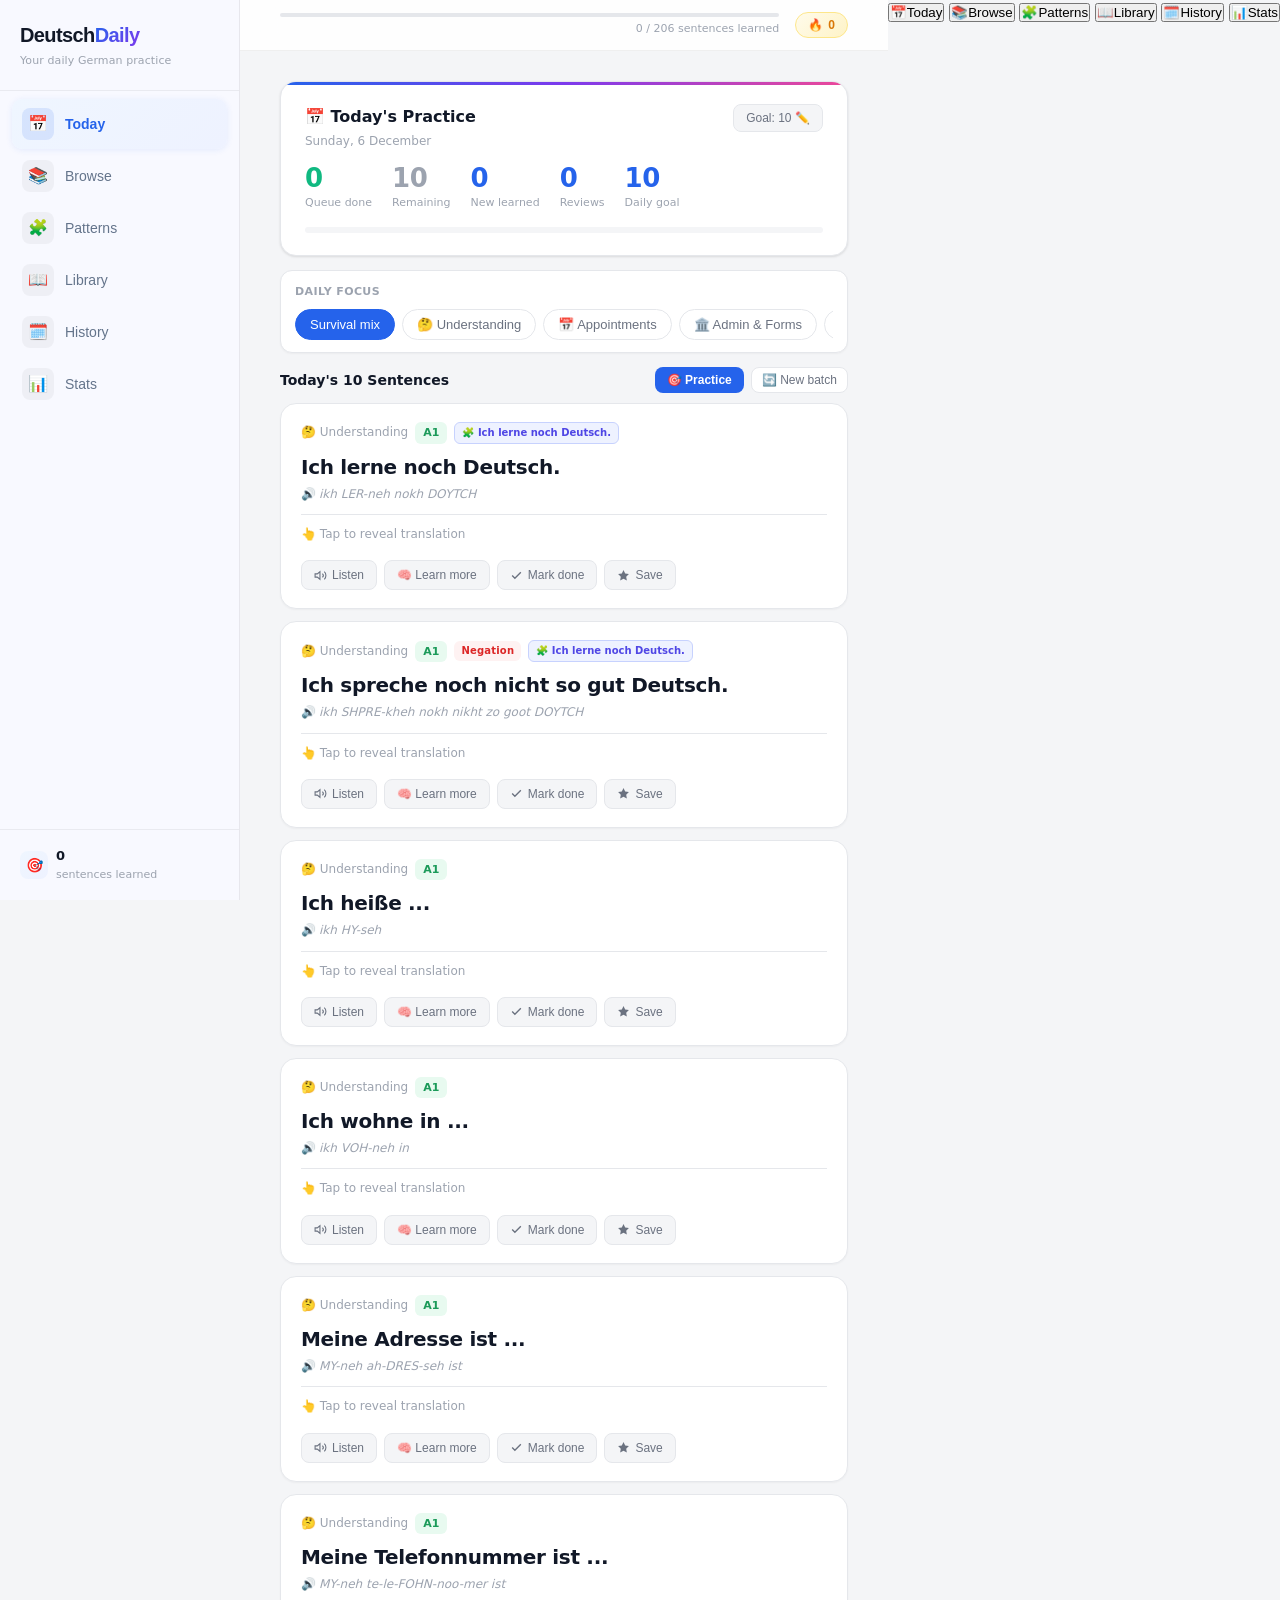
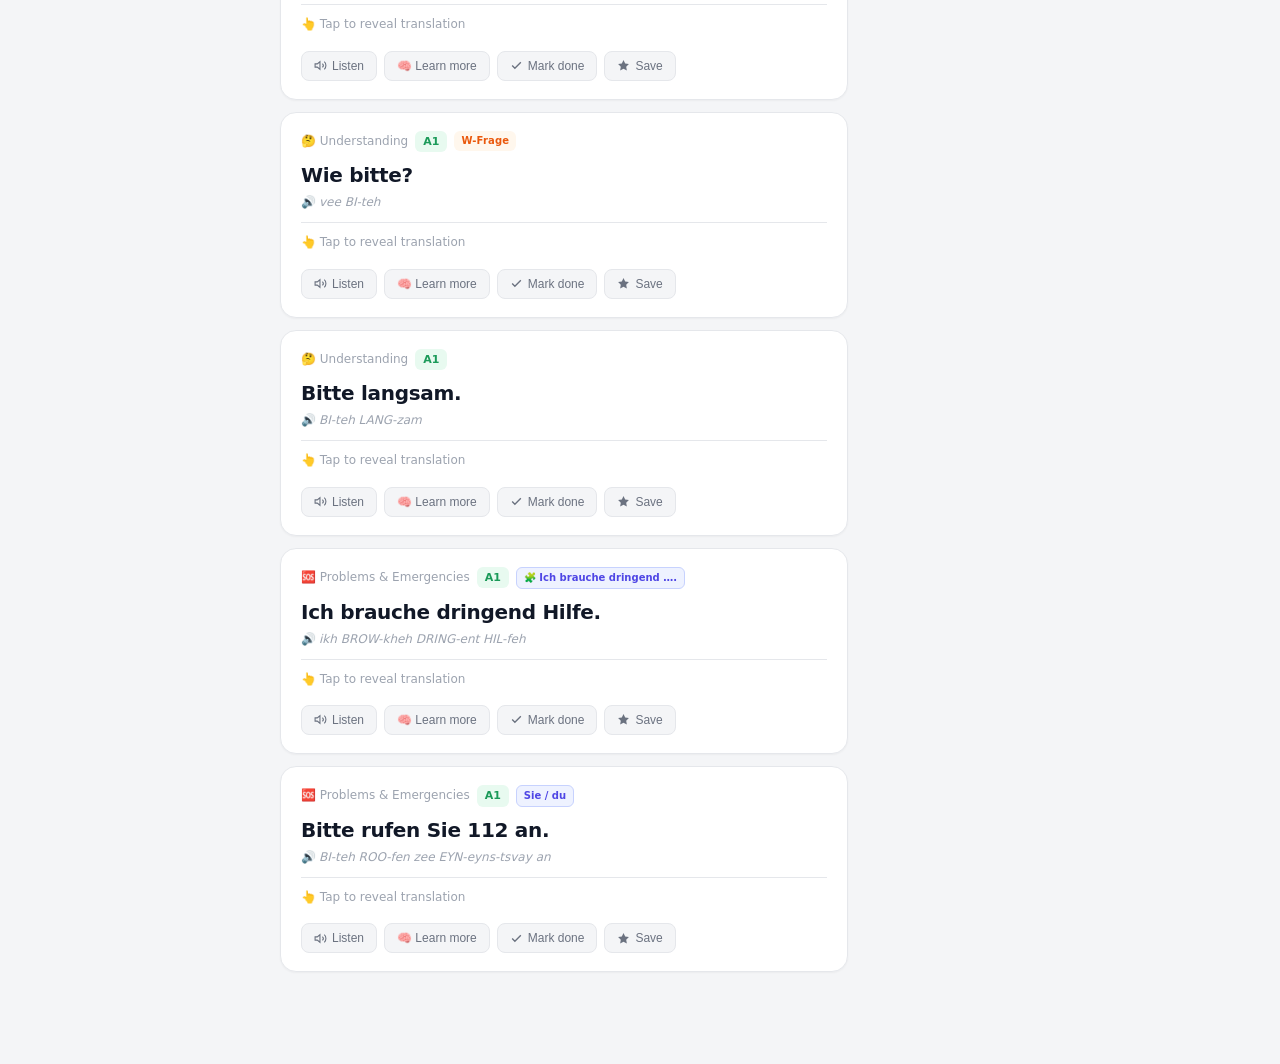
==== commit 1191dd89: "Make DeutschDaily launch-ready" ====
--- a/DEDaily.html
+++ b/DEDaily.html
@@ -5,8 +5,10 @@
   <meta charset="UTF-8">
   <meta name="viewport" content="width=device-width, initial-scale=1.0">
   <meta name="color-scheme" content="light">
+  <meta name="theme-color" content="#4F46E5">
   <title>DeutschDaily</title>
-  <link rel="stylesheet" href="src/styles.css">
+  <link rel="icon" href="src/assets/logo.svg" type="image/svg+xml">
+  <link rel="stylesheet" href="src/styles.css?v=history-20260523">
 </head>
 
 <body>
@@ -14,7 +16,7 @@
   <div class="dashboard-layout">
     <aside class="sidebar">
       <div class="sidebar-logo-wrap">
-        <div class="sidebar-logo" onclick="nav('today')">Deutsch<em>Daily</em></div>
+        <button class="sidebar-logo" onclick="nav('today')" type="button">Deutsch<em>Daily</em></button>
         <div class="sidebar-tagline">Your daily German practice</div>
       </div>
       <div class="sidebar-divider"></div>
@@ -29,7 +31,7 @@
       <div class="sidebar-footer">
         <div class="sidebar-footer-stat">
           <div class="sfs-icon">🎯</div>
-          <div><div class="sfs-val" id="sb-learned-count">0</div><div style="font-size:11px;color:var(--text-3)">words learned</div></div>
+          <div><div class="sfs-val" id="sb-learned-count">0</div><div style="font-size:11px;color:var(--text-3)">sentences learned</div></div>
         </div>
       </div>
     </aside>
@@ -41,9 +43,9 @@
             <div class="pbar-bg">
               <div class="pbar-fill" id="hpf" style="width:0%"></div>
             </div>
-            <div class="pbar-lbl" id="hpl">0 / 0 learned</div>
+            <div class="pbar-lbl" id="hpl">0 / 0 sentences learned</div>
           </div>
-          <div class="streak-pill" id="stk" onclick="nav('stats')">🔥 <span id="stk-n">0</span></div>
+          <button class="streak-pill" id="stk" onclick="nav('stats')" type="button">🔥 <span id="stk-n">0</span></button>
         </div>
       </div>
 
@@ -60,19 +62,19 @@
     </nav>
   </div>
 
-  <div class="modal-overlay" id="goal-modal" style="display:none" onclick="closeGoalModal(event)">
+  <div class="modal-overlay" id="goal-modal" style="display:none" onclick="closeGoalModal(event)" role="dialog" aria-modal="true" aria-labelledby="goal-modal-title">
     <div class="modal-box">
-      <div class="modal-title">Set Daily Goal</div>
+      <div class="modal-title" id="goal-modal-title">Set Daily Goal</div>
       <div class="modal-sub">How many new sentences to learn each day?</div>
       <div class="goal-opts-grid" id="goal-opts"></div>
       <button class="modal-done" onclick="closeGoalModal()">Done</button>
     </div>
   </div>
 
-  <script src="src/content.js"></script>
-  <script src="src/learning.js"></script>
-  <script src="src/storage.js"></script>
-  <script src="src/app.js"></script>
+  <script src="src/content.js?v=history-20260523"></script>
+  <script src="src/learning.js?v=history-20260523"></script>
+  <script src="src/storage.js?v=history-20260523"></script>
+  <script src="src/app.js?v=history-20260523"></script>
 </body>
 
 </html>
--- a/src/styles.css
+++ b/src/styles.css
@@ -1,2677 +1,9 @@
-*,
-*::before,
-*::after {
-  margin: 0;
-  padding: 0;
-  box-sizing: border-box;
-}
-
-:root {
-  color-scheme: light;
-  --bg: #F4F5F7;
-  --white: #FFFFFF;
-  --border: #E5E7EB;
-  --border-strong: #D1D5DB;
-  --text: #111827;
-  --text-2: #6B7280;
-  --text-3: #9CA3AF;
-  --green: #10B981;
-  --green-bg: #ECFDF5;
-  --green-border: #A7F3D0;
-  --blue: #2563EB;
-  --blue-bg: #EFF6FF;
-  --blue-border: #BFDBFE;
-  --pink: #EC4899;
-  --pink-bg: #FDF2F8;
-  --pink-border: #FBCFE8;
-  --amber: #F59E0B;
-  --amber-bg: #FFFBEB;
-  --amber-border: #FDE68A;
-  --teal: #4F46E5;
-  --teal-bg: #EEF2FF;
-  --teal-border: #C7D2FE;
-  --orange: #F97316;
-  --orange-bg: #FFF7ED;
-  --orange-border: #FED7AA;
-  --red: #EF4444;
-  --red-bg: #FEF2F2;
-  --red-border: #FECACA;
-  --accent: #2563EB;
-  --shadow: 0 1px 3px rgba(0, 0, 0, 0.08), 0 1px 2px rgba(0, 0, 0, 0.04);
-  --shadow-md: 0 4px 6px -1px rgba(0, 0, 0, 0.07), 0 2px 4px -2px rgba(0, 0, 0, 0.05);
-  --shadow-sm: 0 1px 2px rgba(0, 0, 0, 0.04);
-  --purple: var(--teal);
-  --purple-bg: var(--teal-bg);
-  --purple-border: var(--teal-border);
-  --radius-lg: 16px;
-  --radius-md: 12px;
-  --radius-sm: 8px;
-}
-
-html {
-  scroll-behavior: smooth;
-  color-scheme: light !important;
-  background: var(--bg) !important;
-}
-
-body {
-  background: var(--bg) !important;
-  color: var(--text) !important;
-  font-family: 'Inter', -apple-system, BlinkMacSystemFont, 'SF Pro Text', system-ui, sans-serif;
-  font-size: 15px;
-  line-height: 1.6;
-  min-height: 100vh;
-  -webkit-font-smoothing: antialiased;
-}
-
-input,
-button,
-select,
-textarea {
-  color-scheme: light;
-}
-
-.dashboard-layout {
-  display: flex;
-  min-height: 100vh;
-  background: var(--bg);
-  width: 100%;
-}
-
-.sidebar {
-  width: 240px;
-  flex-shrink: 0;
-  background: #F8F9FF;
-  border-right: 1px solid rgba(0,0,0,0.07);
-  display: flex;
-  flex-direction: column;
-  position: fixed;
-  top: 0;
-  left: 0;
-  height: 100vh;
-  padding: 0;
-  z-index: 100;
-  overflow-y: auto;
-  scrollbar-width: none;
-}
-
-.sidebar::-webkit-scrollbar {
-  display: none;
-}
-
-.sidebar-logo-wrap {
-  padding: 24px 20px 20px;
-  border-bottom: 1px solid rgba(0,0,0,0.06);
-  margin-bottom: 8px;
-}
-
-.sidebar-logo {
-  font-weight: 800;
-  font-size: 20px;
-  cursor: pointer;
-  color: var(--text);
-  letter-spacing: -0.6px;
-  user-select: none;
-  display: inline-block;
-}
-
-.sidebar-logo em {
-  background: linear-gradient(135deg, #2563EB 0%, #7C3AED 100%);
-  -webkit-background-clip: text;
-  -webkit-text-fill-color: transparent;
-  background-clip: text;
-  font-style: normal;
-}
-
-.sidebar-tagline {
-  font-size: 11px;
-  color: var(--text-3);
-  margin-top: 3px;
-  font-weight: 400;
-  letter-spacing: 0.1px;
-}
-
-.sidebar-divider {
-  display: none;
-}
-
-.sidebar-section-label {
-  font-size: 10px;
-  font-weight: 700;
-  letter-spacing: 0.8px;
-  text-transform: uppercase;
-  color: var(--text-3);
-  padding: 4px 20px 6px;
-}
-
-.sidebar-footer {
-  margin-top: auto;
-  padding: 16px 20px;
-  border-top: 1px solid rgba(0,0,0,0.06);
-}
-
-.sidebar-footer-stat {
-  display: flex;
-  align-items: center;
-  gap: 8px;
-  font-size: 12px;
-  color: var(--text-2);
-}
-
-.sidebar-footer-stat .sfs-icon {
-  width: 28px;
-  height: 28px;
-  border-radius: 8px;
-  background: linear-gradient(135deg, #EFF6FF, #EEF2FF);
-  display: flex;
-  align-items: center;
-  justify-content: center;
-  font-size: 14px;
-  flex-shrink: 0;
-}
-
-.sidebar-footer-stat .sfs-val {
-  font-weight: 700;
-  font-size: 13px;
-  color: var(--text);
-}
-
-.main-content {
-  flex: 1;
-  display: flex;
-  flex-direction: column;
-  min-width: 0;
-  background: var(--bg);
-  margin-left: 240px;
-}
-
-.app-content {
-  max-width: 880px;
-  width: 100%;
-  margin: 0 auto;
-  padding: 16px 40px 80px;
-  flex: 1;
-}
-
-/* ─── Header ─── */
-.hdr {
-  position: sticky;
-  top: 0;
-  z-index: 90;
-  background: rgba(255, 255, 255, 0.85);
-  backdrop-filter: saturate(180%) blur(24px);
-  -webkit-backdrop-filter: saturate(180%) blur(24px);
-  border-bottom: 1px solid rgba(0,0,0,0.06);
-  padding: 12px 40px;
-}
-
-.hdr-in {
-  max-width: 880px;
-  margin: 0 auto;
-  display: flex;
-  align-items: center;
-  gap: 16px;
-  width: 100%;
-}
-
-.hdr-mid {
-  flex: 1;
-  min-width: 0;
-}
-
-.pbar-bg {
-  height: 4px;
-  background: var(--border);
-  border-radius: 99px;
-  overflow: hidden;
-  margin-bottom: 3px;
-}
-
-.pbar-fill {
-  height: 100%;
-  background: var(--accent);
-  border-radius: 99px;
-  transition: width 0.5s;
-}
-
-.pbar-lbl {
-  font-size: 11px;
-  color: var(--text-3);
-  text-align: right;
-}
-
-.streak-pill {
-  display: flex;
-  align-items: center;
-  gap: 5px;
-  background: linear-gradient(135deg, #FFFBEB 0%, #FEF3C7 100%);
-  border: 1px solid var(--amber-border);
-  padding: 5px 12px;
-  border-radius: 99px;
-  font-size: 12px;
-  font-weight: 700;
-  color: #D97706;
-  cursor: pointer;
-  flex-shrink: 0;
-  transition: transform 0.2s, box-shadow 0.2s;
-}
-
-.streak-pill:hover {
-  transform: scale(1.05);
-  box-shadow: 0 2px 8px rgba(245, 158, 11, 0.2);
-}
-
-/* ─── Nav Desktop ─── */
-.nav-desktop {
-  display: flex;
-  flex-direction: column;
-  gap: 2px;
-  padding: 0 12px;
-}
-
-.nb {
-  display: flex;
-  align-items: center;
-  gap: 11px;
-  background: none;
-  border: none;
-  border-radius: 10px;
-  cursor: pointer;
-  color: #64748B;
-  font-size: 14px;
-  font-family: 'Inter', sans-serif;
-  font-weight: 500;
-  padding: 9px 10px;
-  transition: background 0.15s, color 0.15s;
-  text-align: left;
-  width: 100%;
-  position: relative;
-}
-
-.nb:hover:not(.on) {
-  background: rgba(37, 99, 235, 0.05);
-  color: #1E40AF;
-}
-
-.nb.on {
-  background: linear-gradient(135deg, #EFF6FF 0%, #EEF2FF 100%);
-  color: #2563EB;
-  font-weight: 600;
-  box-shadow: 0 1px 6px rgba(37, 99, 235, 0.1);
-}
-
-.nb-icon-wrap {
-  width: 32px;
-  height: 32px;
-  border-radius: 8px;
-  background: rgba(0,0,0,0.04);
-  display: flex;
-  align-items: center;
-  justify-content: center;
-  font-size: 16px;
-  flex-shrink: 0;
-  transition: background 0.15s;
-}
-
-.nb.on .nb-icon-wrap {
-  background: rgba(37, 99, 235, 0.12);
-}
-
-.nb:hover:not(.on) .nb-icon-wrap {
-  background: rgba(37, 99, 235, 0.08);
-}
-
-.nb-icon {
-  font-size: 16px;
-  line-height: 1;
-}
-
-/* ─── Goal Card ─── */
-.goal-card {
-  background: var(--white);
-  border: 1px solid var(--border);
-  border-radius: var(--radius-lg);
-  padding: 22px 24px;
-  margin: 14px 0;
-  box-shadow: var(--shadow);
-  position: relative;
-  overflow: hidden;
-}
-
-.goal-card::before {
-  content: '';
-  position: absolute;
-  top: 0;
-  left: 0;
-  right: 0;
-  height: 3px;
-  background: linear-gradient(90deg, var(--accent), #7C3AED, var(--pink));
-}
-
-.goal-top {
-  display: flex;
-  align-items: flex-start;
-  justify-content: space-between;
-  margin-bottom: 14px;
-}
-
-.goal-title {
-  font-size: 16px;
-  font-weight: 600;
-}
-
-.goal-date {
-  font-size: 12px;
-  color: var(--text-3);
-  margin-top: 2px;
-}
-
-.goal-btn {
-  background: var(--bg);
-  border: 0.5px solid var(--border);
-  border-radius: 8px;
-  padding: 6px 12px;
-  font-size: 12px;
-  font-weight: 500;
-  cursor: pointer;
-  color: var(--text-2);
-  font-family: 'Inter', sans-serif;
-  transition: all 0.15s;
-}
-
-.goal-btn:hover {
-  border-color: var(--border-strong);
-}
-
-.goal-nums {
-  display: flex;
-  gap: 20px;
-  margin-bottom: 16px;
-  flex-wrap: wrap;
-}
-
-.gnum-v {
-  font-size: 26px;
-  font-weight: 700;
-  line-height: 1;
-  letter-spacing: -0.5px;
-}
-
-.gnum-l {
-  font-size: 11px;
-  color: var(--text-3);
-  margin-top: 3px;
-}
-
-.goal-bar-bg {
-  height: 6px;
-  background: var(--bg);
-  border-radius: 99px;
-  overflow: hidden;
-}
-
-.goal-bar-fill {
-  height: 100%;
-  background: var(--accent);
-  border-radius: 99px;
-  transition: width 0.5s;
-}
-
-.goal-complete {
-  text-align: center;
-  padding: 10px;
-  font-size: 14px;
-  color: var(--green);
-  font-weight: 600;
-}
-
-/* ─── Sentence Card ─── */
-.sc {
-  background: var(--white);
-  border: 1px solid var(--border);
-  border-radius: var(--radius-lg);
-  padding: 18px 20px;
-  margin-bottom: 12px;
-  box-shadow: var(--shadow-sm);
-  opacity: 0;
-  animation: rise 0.3s ease forwards;
-  overflow: hidden;
-  position: relative;
-  transition: box-shadow 0.2s, border-color 0.2s, transform 0.2s;
-}
-
-.sc:hover {
-  box-shadow: var(--shadow-md);
-  border-color: var(--border-strong);
-  transform: translateY(-1px);
-}
-
-.sc.lrn {
-  border-color: var(--green-border);
-  background: linear-gradient(135deg, #fff 0%, #F6FEF9 100%);
-}
-
-.sc.fav {
-  border-color: var(--amber-border);
-  background: linear-gradient(135deg, #fff 0%, #FFFCF5 100%);
-}
-
-@keyframes rise {
-  from {
-    opacity: 0;
-    transform: translateY(6px);
-  }
-
-  to {
-    opacity: 1;
-    transform: translateY(0);
-  }
-}
-
-.sc-top {
-  display: flex;
-  align-items: center;
-  gap: 7px;
-  margin-bottom: 10px;
-  flex-wrap: wrap;
-}
-
-.lvl-tag {
-  padding: 2px 8px;
-  border-radius: 6px;
-  font-size: 11px;
-  font-weight: 600;
-}
-
-.lA1 {
-  background: #E8FAF0;
-  color: #1B9A59;
-}
-
-.lA2 {
-  background: #FFF6E0;
-  color: #C77D00;
-}
-
-.lB1 {
-  background: #E8F2FF;
-  color: #0062DB;
-}
-
-.lrn-badge {
-  font-size: 11px;
-  color: var(--green);
-  font-weight: 600;
-}
-
-.topic-label {
-  font-size: 12px;
-  color: var(--text-3);
-}
-
-.sentence-de {
-  font-size: 20px;
-  font-weight: 700;
-  letter-spacing: -0.3px;
-  color: var(--text);
-  line-height: 1.3;
-  margin-bottom: 5px;
-  cursor: pointer;
-  user-select: text;
-}
-
-.sentence-ph {
-  font-size: 12px;
-  color: var(--text-3);
-  font-style: italic;
-  padding-bottom: 10px;
-  border-bottom: 0.5px solid var(--border);
-  margin-bottom: 10px;
-}
-
-.ph-lbl {
-  font-style: normal;
-  margin-right: 3px;
-}
-
-.sentence-en {
-  font-size: 15px;
-  font-weight: 600;
-  color: var(--accent);
-  margin-bottom: 6px;
-  transition: opacity 0.2s, filter 0.2s;
-  cursor: pointer;
-  user-select: text;
-}
-
-.sentence-en.hid {
-  opacity: 0;
-  filter: blur(4px);
-  pointer-events: none;
-  height: 0;
-  overflow: hidden;
-  margin: 0;
-}
-
-.reveal-hint {
-  font-size: 12px;
-  color: var(--text-3);
-  margin-bottom: 4px;
-}
-
-.sentence-use {
-  font-size: 13px;
-  color: var(--text-2);
-  background: var(--bg);
-  padding: 10px 12px;
-  border-radius: 10px;
-  border-left: 3px solid var(--teal-border);
-  display: none;
-  line-height: 1.5;
-  margin-top: 4px;
-}
-
-.card-actions {
-  display: flex;
-  gap: 7px;
-  margin-top: 12px;
-  flex-wrap: wrap;
-}
-
-.act-btn {
-  display: inline-flex;
-  align-items: center;
-  gap: 5px;
-  background: var(--bg);
-  border: 1px solid var(--border);
-  border-radius: var(--radius-sm);
-  padding: 7px 12px;
-  font-size: 12px;
-  font-weight: 500;
-  cursor: pointer;
-  color: var(--text-2);
-  font-family: 'Inter', sans-serif;
-  transition: all 0.2s;
-  white-space: nowrap;
-}
-
-.act-btn:hover {
-  border-color: var(--border-strong);
-  color: var(--text);
-  background: var(--white);
-  box-shadow: var(--shadow-sm);
-}
-
-.act-btn.is-learned {
-  background: var(--green-bg);
-  border-color: var(--green-border);
-  color: var(--green);
-}
-
-.act-btn.is-fav {
-  background: var(--amber-bg);
-  border-color: var(--amber-border);
-  color: var(--amber);
-}
-
-.act-btn.is-playing {
-  background: var(--blue-bg);
-  border-color: var(--blue-border);
-  color: var(--blue);
-}
-
-.act-btn svg {
-  width: 13px;
-  height: 13px;
-  flex-shrink: 0;
-}
-
-@keyframes pulse {
-
-  0%,
-  100% {
-    opacity: 1
-  }
-
-  50% {
-    opacity: 0.4
-  }
-}
-
-.pulse {
-  animation: pulse 1.2s ease infinite;
-}
-
-/* ─── Pattern Card ─── */
-.pc {
-  background: var(--white);
-  border: 1px solid var(--border);
-  border-radius: var(--radius-lg);
-  padding: 18px 20px;
-  margin-bottom: 12px;
-  box-shadow: var(--shadow-sm);
-  opacity: 0;
-  animation: rise 0.3s ease forwards;
-  transition: box-shadow 0.2s, border-color 0.2s, transform 0.2s;
-}
-
-.pc:hover {
-  box-shadow: var(--shadow-md);
-  border-color: var(--border-strong);
-  transform: translateY(-1px);
-}
-
-.pc.und {
-  border-color: var(--green-border);
-  background: linear-gradient(135deg, #fff 0%, #F6FEF9 100%);
-}
-
-.pat-cat-tag {
-  display: inline-block;
-  padding: 2px 8px;
-  border-radius: 6px;
-  font-size: 11px;
-  font-weight: 600;
-  background: var(--teal-bg);
-  color: var(--teal);
-  border: 0.5px solid var(--teal-border);
-  margin-bottom: 9px;
-}
-
-.pat-template {
-  font-size: 17px;
-  font-weight: 700;
-  color: var(--text);
-  margin-bottom: 4px;
-  line-height: 1.4;
-}
-
-.pat-blank {
-  color: var(--accent);
-  font-style: italic;
-}
-
-.pat-meaning {
-  font-size: 13px;
-  color: var(--text-2);
-  margin-bottom: 12px;
-  padding-bottom: 12px;
-  border-bottom: 0.5px solid var(--border);
-}
-
-.pat-examples {
-  display: flex;
-  flex-direction: column;
-  gap: 7px;
-}
-
-.pat-ex {
-  padding: 10px 12px;
-  background: var(--bg);
-  border-radius: 10px;
-  border-left: 3px solid var(--blue-border);
-}
-
-.pat-de {
-  font-size: 14px;
-  font-weight: 600;
-  color: var(--text);
-  display: flex;
-  align-items: center;
-  gap: 6px;
-}
-
-.pat-ex-speak {
-  cursor: pointer;
-  font-size: 13px;
-  opacity: 0.5;
-  transition: all 0.15s;
-  flex-shrink: 0;
-}
-
-.pat-ex-speak:hover {
-  opacity: 1;
-  transform: scale(1.15);
-}
-
-.pat-en {
-  font-size: 12px;
-  color: var(--text-3);
-  margin-top: 2px;
-  padding-left: 25px;
-}
-
-.pat-actions {
-  display: flex;
-  gap: 7px;
-  margin-top: 12px;
-}
-
-/* ─── Pattern tag on sentences ─── */
-.pattern-tag {
-  display: inline-flex;
-  align-items: center;
-  gap: 3px;
-  padding: 2px 7px;
-  border-radius: 6px;
-  font-size: 10px;
-  font-weight: 600;
-  background: var(--teal-bg);
-  color: var(--teal);
-  border: 0.5px solid var(--teal-border);
-  cursor: help;
-}
-
-.pattern-explain {
-  font-size: 13px;
-  color: var(--teal);
-  background: var(--teal-bg);
-  border: 0.5px solid var(--teal-border);
-  padding: 10px 12px;
-  border-radius: 10px;
-  margin-top: 8px;
-  display: none;
-  line-height: 1.5;
-}
-
-.pattern-explain .pe-title {
-  font-weight: 700;
-  font-size: 14px;
-  margin-bottom: 4px;
-}
-
-.pattern-explain .pe-meaning {
-  font-size: 12px;
-  color: var(--text-2);
-  margin-bottom: 6px;
-}
-
-.pattern-explain .pe-examples {
-  font-size: 12px;
-  color: var(--text-2);
-}
-
-.pattern-explain .pe-example {
-  padding: 4px 0;
-}
-
-.pattern-explain .pe-example strong {
-  color: var(--text);
-  font-weight: 600;
-}
-
-.learn-panel {
-  display: none;
-  margin-top: 10px;
-  padding: 12px;
-  border-radius: 12px;
-  border: 1px solid var(--blue-border);
-  background: linear-gradient(135deg, var(--blue-bg), #F8FAFC);
-  color: var(--text);
-  font-size: 13px;
-  line-height: 1.5;
-}
-
-.learn-panel.open {
-  display: block;
-}
-
-.learn-panel.compact {
-  display: block;
-  margin-top: 10px;
-  background: var(--blue-bg);
-}
-
-.learn-title {
-  font-weight: 800;
-  font-size: 13px;
-  color: var(--accent);
-  margin-bottom: 6px;
-}
-
-.learn-scenario {
-  margin-top: 8px;
-  padding: 8px 10px;
-  border-radius: 9px;
-  background: rgba(255,255,255,0.64);
-  border: 1px solid rgba(37,99,235,0.12);
-  color: var(--text-2);
-}
-
-.learn-scenario strong {
-  color: var(--text);
-}
-
-.learn-grid {
-  display: grid;
-  grid-template-columns: repeat(2, minmax(0, 1fr));
-  gap: 8px;
-  margin-top: 8px;
-}
-
-.learn-box {
-  background: rgba(255,255,255,0.72);
-  border: 1px solid rgba(37,99,235,0.12);
-  border-radius: 10px;
-  padding: 9px 10px;
-}
-
-.learn-box-title {
-  font-size: 10px;
-  font-weight: 800;
-  color: var(--text-3);
-  text-transform: uppercase;
-  letter-spacing: 0.45px;
-  margin-bottom: 4px;
-}
-
-.learn-chunk {
-  display: flex;
-  gap: 8px;
-  justify-content: space-between;
-  padding: 3px 0;
-  border-bottom: 1px solid rgba(0,0,0,0.05);
-}
-
-.learn-chunk:last-child {
-  border-bottom: none;
-}
-
-.learn-chunk strong {
-  color: var(--text);
-  font-weight: 700;
-}
-
-.learn-muted {
-  color: var(--text-2);
-}
-
-.variant-pill {
-  display: block;
-  padding: 6px 8px;
-  border-radius: 8px;
-  background: rgba(255,255,255,0.74);
-  border: 1px solid rgba(0,0,0,0.06);
-  margin-top: 5px;
-}
-
-.variant-pill strong {
-  color: var(--accent);
-  font-size: 11px;
-  margin-right: 5px;
-}
-
-.variant-preview {
-  display: none;
-  margin-top: 9px;
-  padding: 10px 12px;
-  border: 1px solid var(--green-border);
-  border-radius: 10px;
-  background: var(--green-bg);
-  font-size: 12px;
-  line-height: 1.45;
-}
-
-.variant-preview-title {
-  color: var(--green);
-  font-size: 10px;
-  font-weight: 800;
-  letter-spacing: 0.45px;
-  margin-bottom: 6px;
-  text-transform: uppercase;
-}
-
-.variant-preview-row {
-  display: grid;
-  grid-template-columns: 74px minmax(0, 1fr);
-  gap: 8px;
-  padding: 4px 0;
-  border-top: 1px solid rgba(22,163,74,0.12);
-}
-
-.variant-preview-row:first-of-type {
-  border-top: none;
-}
-
-.variant-preview-label {
-  color: var(--text-2);
-  font-weight: 700;
-}
-
-.variant-preview-de {
-  color: var(--text);
-  font-weight: 650;
-}
-
-/* ─── Topic cards ─── */
-.topic-grid {
-  display: grid;
-  grid-template-columns: repeat(3, 1fr);
-  gap: 16px;
-  margin-bottom: 24px;
-}
-
-.topic-card {
-  background: var(--white);
-  border: 1px solid var(--border);
-  border-radius: var(--radius-lg);
-  padding: 18px;
-  cursor: pointer;
-  transition: all 0.2s ease;
-  box-shadow: var(--shadow-sm);
-  position: relative;
-  overflow: hidden;
-}
-
-.topic-card:hover {
-  border-color: var(--border-strong);
-  box-shadow: var(--shadow-md);
-  transform: translateY(-2px);
-}
-
-.topic-card::before {
-  content: '';
-  position: absolute;
-  top: 0;
-  left: 0;
-  right: 0;
-  height: 3px;
-  background: var(--tc, var(--accent));
-}
-
-.tc-emoji {
-  font-size: 28px;
-  margin-bottom: 8px;
-  display: block;
-  line-height: 1;
-}
-
-.tc-name {
-  font-size: 14px;
-  font-weight: 600;
-  color: var(--text);
-}
-
-.tc-de {
-  font-size: 11px;
-  color: var(--text-3);
-  margin-top: 1px;
-}
-
-.tc-prog {
-  display: flex;
-  align-items: center;
-  gap: 6px;
-  margin-top: 10px;
-}
-
-.tc-count {
-  font-size: 11px;
-  color: var(--text-3);
-  white-space: nowrap;
-}
-
-.tc-bar-bg {
-  flex: 1;
-  height: 3px;
-  background: var(--border);
-  border-radius: 99px;
-  overflow: hidden;
-}
-
-.tc-bar-fill {
-  height: 100%;
-  border-radius: 99px;
-  transition: width 0.4s;
-}
-
-/* ─── Topic header ─── */
-.topic-hdr {
-  background: var(--white);
-  border: 0.5px solid var(--border);
-  border-radius: 14px;
-  padding: 16px 18px;
-  margin-bottom: 16px;
-  display: flex;
-  align-items: center;
-  gap: 14px;
-  box-shadow: var(--shadow-sm);
-}
-
-.topic-hdr-em {
-  font-size: 36px;
-  flex-shrink: 0;
-  line-height: 1;
-}
-
-.topic-hdr-name {
-  font-size: 20px;
-  font-weight: 700;
-  letter-spacing: -0.3px;
-}
-
-.topic-hdr-de {
-  font-size: 13px;
-  color: var(--text-3);
-  margin-top: 2px;
-}
-
-.topic-hdr-stats {
-  display: flex;
-  gap: 12px;
-  margin-top: 8px;
-}
-
-.topic-stat {
-  font-size: 12px;
-  color: var(--text-3);
-}
-
-.topic-stat strong {
-  color: var(--text);
-  font-weight: 600;
-}
-
-/* ─── Filters ─── */
-.filter-row {
-  display: flex;
-  gap: 6px;
-  margin-bottom: 14px;
-  overflow-x: auto;
-  scrollbar-width: none;
-  padding-bottom: 2px;
-}
-
-.filter-row::-webkit-scrollbar {
-  display: none;
-}
-
-.filter-chip {
-  flex-shrink: 0;
-  padding: 7px 14px;
-  border-radius: 99px;
-  background: var(--white);
-  border: 0.5px solid var(--border);
-  font-size: 13px;
-  font-weight: 500;
-  cursor: pointer;
-  color: var(--text-2);
-  font-family: 'Inter', sans-serif;
-  transition: all 0.15s;
-  white-space: nowrap;
-}
-
-.filter-chip.on {
-  background: var(--accent);
-  border-color: var(--accent);
-  color: white;
-}
-
-.filter-chip:hover:not(.on) {
-  border-color: var(--border-strong);
-}
-
-/* ─── Search ─── */
-.search-wrap {
-  position: relative;
-  margin-bottom: 14px;
-}
-
-.search-icon {
-  position: absolute;
-  left: 12px;
-  top: 50%;
-  transform: translateY(-50%);
-  color: var(--text-3);
-  font-size: 15px;
-  pointer-events: none;
-}
-
-.search-input {
-  width: 100%;
-  background: var(--white);
-  border: 0.5px solid var(--border);
-  border-radius: 12px;
-  padding: 11px 12px 11px 36px;
-  color: var(--text);
-  font-size: 15px;
-  font-family: 'Inter', sans-serif;
-  outline: none;
-  transition: border-color 0.15s;
-}
-
-.search-input:focus {
-  border-color: var(--accent);
-  box-shadow: 0 0 0 3px rgba(0, 122, 255, 0.1);
-}
-
-.search-input::placeholder {
-  color: var(--text-3);
-}
-
-/* ─── Stats ─── */
-.stats-grid {
-  display: grid;
-  grid-template-columns: repeat(4, 1fr);
-  gap: 16px;
-  margin-bottom: 24px;
-}
-
-.stat-box {
-  background: var(--white);
-  border: 0.5px solid var(--border);
-  border-radius: 14px;
-  padding: 16px;
-  box-shadow: var(--shadow-sm);
-}
-
-.stat-lbl {
-  font-size: 11px;
-  font-weight: 500;
-  color: var(--text-3);
-  text-transform: uppercase;
-  letter-spacing: 0.4px;
-  margin-bottom: 5px;
-}
-
-.stat-num {
-  font-size: 28px;
-  font-weight: 700;
-  letter-spacing: -0.5px;
-  line-height: 1;
-}
-
-.stat-sub {
-  font-size: 11px;
-  color: var(--text-3);
-  margin-top: 3px;
-}
-
-.prog-row {
-  display: flex;
-  align-items: center;
-  gap: 8px;
-  padding: 12px 14px;
-  background: var(--white);
-  border: 0.5px solid var(--border);
-  border-radius: 12px;
-  margin-bottom: 7px;
-  box-shadow: var(--shadow-sm);
-}
-
-.prog-row.clk {
-  cursor: pointer;
-  transition: all 0.15s;
-}
-
-.prog-row.clk:hover {
-  border-color: var(--border-strong);
-}
-
-.prog-lbl {
-  font-size: 13px;
-  font-weight: 600;
-  color: var(--text-2);
-  min-width: 22px;
-}
-
-.prog-bar {
-  flex: 1;
-  height: 6px;
-  background: var(--bg);
-  border-radius: 99px;
-  overflow: hidden;
-}
-
-.prog-fill {
-  height: 100%;
-  border-radius: 99px;
-  transition: width 0.5s;
-}
-
-.prog-pct {
-  font-size: 11px;
-  color: var(--text-3);
-  min-width: 30px;
-  text-align: right;
-}
-
-/* ─── Bar Chart (Stats) ─── */
-.hist-chart {
-  display: flex;
-  align-items: flex-end;
-  gap: 6px;
-  height: 130px;
-  margin-bottom: 18px;
-  background: var(--white);
-  border: 0.5px solid var(--border);
-  border-radius: 14px;
-  padding: 16px 14px 10px;
-  box-shadow: var(--shadow-sm);
-}
-
-.hist-col {
-  flex: 1;
-  display: flex;
-  flex-direction: column;
-  align-items: center;
-  height: 100%;
-}
-
-.hist-bar-wrap {
-  flex: 1;
-  width: 100%;
-  display: flex;
-  align-items: flex-end;
-}
-
-.hist-bar-inner {
-  width: 100%;
-  background: var(--accent);
-  border-radius: 5px 5px 0 0;
-  min-height: 4px;
-  transition: height 0.6s ease;
-  position: relative;
-  display: flex;
-  align-items: flex-start;
-  justify-content: center;
-  padding-top: 3px;
-}
-
-.hist-bar-inner.today {
-  background: var(--green);
-}
-
-.hist-bar-inner.zero {
-  background: var(--border);
-  min-height: 4px;
-}
-
-.hist-bar-num {
-  font-size: 10px;
-  font-weight: 700;
-  color: white;
-  line-height: 1;
-}
-
-.hist-day-lbl {
-  font-size: 10px;
-  color: var(--text-3);
-  margin-top: 5px;
-  text-align: center;
-  white-space: nowrap;
-  font-weight: 500;
-}
-
-.hist-day-lbl.today {
-  color: var(--green);
-  font-weight: 700;
-}
-
-/* ─── Stats Section ─── */
-.stats-sec-hdr {
-  font-size: 12px;
-  font-weight: 600;
-  text-transform: uppercase;
-  letter-spacing: 0.5px;
-  color: var(--text-3);
-  margin: 18px 0 10px;
-}
-
-/* ─── Practice Direction Choice ─── */
-.dir-choice-wrap {
-  padding: 24px 16px;
-  display: flex;
-  flex-direction: column;
-  align-items: center;
-}
-
-.dir-choice-title {
-  font-size: 20px;
-  font-weight: 700;
-  color: var(--text);
-  margin-bottom: 6px;
-  text-align: center;
-}
-
-.dir-choice-sub {
-  font-size: 14px;
-  color: var(--text-2);
-  margin-bottom: 28px;
-  text-align: center;
-}
-
-.dir-btn {
-  width: 100%;
-  max-width: 340px;
-  background: var(--white);
-  border: 1.5px solid var(--border);
-  border-radius: 16px;
-  padding: 18px 20px;
-  cursor: pointer;
-  font-family: 'Inter', sans-serif;
-  display: flex;
-  align-items: center;
-  gap: 14px;
-  margin-bottom: 12px;
-  transition: all 0.15s;
-  text-align: left;
-}
-
-.dir-btn:hover {
-  border-color: var(--accent);
-  box-shadow: 0 0 0 3px rgba(0, 122, 255, 0.1);
-}
-
-.dir-btn.primary {
-  background: var(--accent);
-  border-color: var(--accent);
-  color: white;
-}
-
-.dir-btn.primary:hover {
-  opacity: 0.92;
-}
-
-.dir-btn-icon {
-  font-size: 28px;
-  flex-shrink: 0;
-  line-height: 1;
-}
-
-.dir-btn-title {
-  font-size: 15px;
-  font-weight: 600;
-  line-height: 1.2;
-}
-
-.dir-btn-sub {
-  font-size: 12px;
-  font-weight: 400;
-  margin-top: 3px;
-  opacity: 0.72;
-}
-
-.dir-badge {
-  display: inline-flex;
-  align-items: center;
-  gap: 5px;
-  background: var(--blue-bg);
-  border: 0.5px solid var(--blue-border);
-  border-radius: 99px;
-  padding: 3px 10px;
-  font-size: 11px;
-  font-weight: 600;
-  color: var(--blue);
-  margin-bottom: 20px;
-}
-
-.prog-cnt {
-  font-size: 11px;
-  color: var(--text-3);
-  min-width: 44px;
-  text-align: right;
-}
-
-.sec-lbl {
-  font-size: 12px;
-  font-weight: 600;
-  color: var(--text-3);
-  text-transform: uppercase;
-  letter-spacing: 0.5px;
-  padding: 16px 0 8px;
-  border-top: 0.5px solid var(--border);
-  margin-top: 4px;
-}
-
-.hist-row {
-  display: flex;
-  align-items: center;
-  gap: 10px;
-  padding: 10px 14px;
-  background: var(--white);
-  border: 0.5px solid var(--border);
-  border-radius: 12px;
-  margin-bottom: 6px;
-  box-shadow: var(--shadow-sm);
-}
-
-.hist-day {
-  font-size: 12px;
-  color: var(--text-3);
-  min-width: 78px;
-}
-
-.hist-bar-bg {
-  flex: 1;
-  height: 5px;
-  background: var(--bg);
-  border-radius: 99px;
-  overflow: hidden;
-}
-
-.hist-bar-fill {
-  height: 100%;
-  background: var(--green);
-  border-radius: 99px;
-}
-
-.hist-cnt {
-  font-size: 12px;
-  font-weight: 600;
-  color: var(--green);
-  min-width: 22px;
-  text-align: right;
-}
-
-/* ─── Modal ─── */
-.modal-overlay {
-  position: fixed;
-  inset: 0;
-  background: rgba(0, 0, 0, 0.4);
-  z-index: 200;
-  display: flex;
-  align-items: center;
-  justify-content: center;
-  backdrop-filter: blur(4px);
-  -webkit-backdrop-filter: blur(4px);
-}
-
-.modal-box {
-  background: var(--white);
-  border-radius: 24px;
-  padding: 32px;
-  width: 90%;
-  max-width: 440px;
-  box-shadow: 0 20px 40px rgba(0, 0, 0, 0.2);
-}
-
-.modal-title {
-  font-size: 18px;
-  font-weight: 700;
-  margin-bottom: 5px;
-}
-
-.modal-sub {
-  font-size: 13px;
-  color: var(--text-3);
-  margin-bottom: 20px;
-}
-
-.goal-opts-grid {
-  display: grid;
-  grid-template-columns: repeat(4, 1fr);
-  gap: 8px;
-  margin-bottom: 14px;
-}
-
-.goal-opt {
-  background: var(--bg);
-  border: 0.5px solid var(--border);
-  border-radius: 12px;
-  padding: 12px 6px;
-  text-align: center;
-  cursor: pointer;
-  font-size: 17px;
-  font-weight: 700;
-  color: var(--text-2);
-  transition: all 0.15s;
-  font-family: 'Inter', sans-serif;
-}
-
-.goal-opt:hover {
-  border-color: var(--border-strong);
-}
-
-.goal-opt.sel {
-  background: var(--blue-bg);
-  border-color: var(--accent);
-  color: var(--accent);
-}
-
-.modal-done {
-  width: 100%;
-  padding: 14px;
-  background: var(--accent);
-  border: none;
-  border-radius: 12px;
-  font-size: 15px;
-  font-weight: 600;
-  cursor: pointer;
-  color: white;
-  font-family: 'Inter', sans-serif;
-  transition: opacity 0.15s;
-}
-
-.modal-done:hover {
-  opacity: 0.9;
-}
-
-
-/* ─── Misc ─── */
-.page-title {
-  font-size: 24px;
-  font-weight: 700;
-  letter-spacing: -0.4px;
-  margin: 20px 0 3px;
-}
-
-.page-sub {
-  font-size: 13px;
-  color: var(--text-3);
-  margin-bottom: 18px;
-}
-
-.back-btn {
-  display: inline-flex;
-  align-items: center;
-  gap: 5px;
-  background: none;
-  border: none;
-  cursor: pointer;
-  color: var(--accent);
-  font-size: 14px;
-  font-family: 'Inter', sans-serif;
-  font-weight: 500;
-  padding: 14px 0 6px;
-  transition: color 0.15s;
-}
-
-.back-btn:hover {
-  color: var(--text);
-}
-
-.empty-state {
-  text-align: center;
-  padding: 50px 20px;
-  color: var(--text-3);
-}
-
-.empty-icon {
-  font-size: 40px;
-  margin-bottom: 10px;
-}
-
-.tip-card {
-  background: var(--blue-bg);
-  border: 0.5px solid var(--blue-border);
-  border-radius: 14px;
-  padding: 14px 16px;
-  margin-bottom: 16px;
-}
-
-.tip-lbl {
-  font-size: 11px;
-  font-weight: 600;
-  color: var(--blue);
-  text-transform: uppercase;
-  letter-spacing: 0.4px;
-  margin-bottom: 3px;
-}
-
-.tip-text {
-  font-size: 13px;
-  color: var(--accent);
-}
-
-.reveal-hint-bar {
-  font-size: 12px;
-  color: var(--text-3);
-  text-align: center;
-  margin-bottom: 12px;
-  font-style: italic;
-}
-
-::-webkit-scrollbar {
-  width: 6px;
-}
-
-::-webkit-scrollbar-track {
-  background: transparent;
-}
-
-::-webkit-scrollbar-thumb {
-  background: var(--border-strong);
-  border-radius: 99px;
-}
-
-::-webkit-scrollbar-thumb:hover {
-  background: var(--text-3);
-}
-
-/* ─── SRS Review Section ─── */
-.review-section {
-  background: var(--amber-bg);
-  border: 0.5px solid var(--amber-border);
-  border-radius: 16px;
-  padding: 18px;
-  margin-bottom: 14px;
-}
-
-.review-section-hdr {
-  display: flex;
-  align-items: center;
-  justify-content: space-between;
-  margin-bottom: 8px;
-}
-
-.review-section-title {
-  font-size: 14px;
-  font-weight: 700;
-  color: var(--amber);
-  display: flex;
-  align-items: center;
-  gap: 6px;
-}
-
-.review-count-badge {
-  background: var(--amber);
-  color: white;
-  border-radius: 99px;
-  padding: 2px 9px;
-  font-size: 12px;
-  font-weight: 700;
-}
-
-.review-section-sub {
-  font-size: 12px;
-  color: var(--amber);
-  margin-bottom: 10px;
-  opacity: 0.85;
-}
-
-.review-practice-btn {
-  background: var(--amber);
-  color: white;
-  border: none;
-  border-radius: 10px;
-  padding: 10px 16px;
-  font-size: 13px;
-  font-weight: 600;
-  cursor: pointer;
-  font-family: 'Inter', sans-serif;
-  transition: opacity 0.15s;
-  white-space: nowrap;
-  flex-shrink: 0;
-}
-
-.review-practice-btn:hover {
-  opacity: 0.88;
-}
-
-/* ─── Grammar Tag ─── */
-.gram-tag {
-  padding: 2px 7px;
-  border-radius: 6px;
-  font-size: 10px;
-  font-weight: 700;
-  letter-spacing: 0.2px;
-  flex-shrink: 0;
-}
-
-
-/* ─── Keyboard hint ─── */
-.kbd-hint {
-  font-size: 11px;
-  color: var(--text-3);
-  text-align: center;
-  margin-top: 8px;
-}
-
-.kbd {
-  background: var(--bg);
-  border: 0.5px solid var(--border-strong);
-  border-radius: 4px;
-  padding: 1px 5px;
-  font-size: 10px;
-  font-family: monospace;
-  color: var(--text-2);
-}
-
-/* ─── SRS level dot ─── */
-.srs-dot {
-  width: 7px;
-  height: 7px;
-  border-radius: 50%;
-  background: var(--border);
-  display: inline-block;
-  flex-shrink: 0;
-}
-
-.srs-dot.filled {
-  background: var(--green);
-}
-
-.srs-dots {
-  display: flex;
-  gap: 3px;
-  align-items: center;
-  margin-left: 4px;
-}
-
-/* ─── Practice Overlay ─── */
-.practice-overlay {
-  position: fixed;
-  inset: 0;
-  background: var(--bg);
-  z-index: 400;
-  display: flex;
-  flex-direction: column;
-  overflow: hidden;
-}
-
-.practice-hdr {
-  background: rgba(255, 255, 255, 0.92);
-  backdrop-filter: saturate(180%) blur(20px);
-  -webkit-backdrop-filter: saturate(180%) blur(20px);
-  border-bottom: 0.5px solid var(--border);
-  padding: 12px 16px;
-  display: flex;
-  align-items: center;
-  gap: 12px;
-  flex-shrink: 0;
-}
-
-.practice-exit {
-  background: var(--bg);
-  border: 0.5px solid var(--border);
-  border-radius: 8px;
-  padding: 6px 12px;
-  font-size: 13px;
-  font-weight: 500;
-  cursor: pointer;
-  color: var(--text-2);
-  font-family: 'Inter', sans-serif;
-  white-space: nowrap;
-  transition: all 0.15s;
-  flex-shrink: 0;
-}
-
-.practice-exit:hover {
-  border-color: var(--border-strong);
-}
-
-.practice-prog-wrap {
-  flex: 1;
-}
-
-.practice-prog-bar {
-  height: 4px;
-  background: var(--border);
-  border-radius: 99px;
-  overflow: hidden;
-  margin-bottom: 3px;
-}
-
-.practice-prog-fill {
-  height: 100%;
-  background: var(--green);
-  border-radius: 99px;
-  transition: width 0.4s;
-}
-
-.practice-prog-lbl {
-  font-size: 11px;
-  color: var(--text-3);
-  text-align: right;
-}
-
-.practice-body {
-  flex: 1;
-  display: flex;
-  flex-direction: column;
-  align-items: center;
-  justify-content: center;
-  padding: 20px 16px;
-  gap: 14px;
-  overflow-y: auto;
-}
-
-.practice-card {
-  width: 100%;
-  max-width: 520px;
-  background: var(--white);
-  border: 0.5px solid var(--border);
-  border-radius: 18px;
-  padding: 26px 22px;
-  box-shadow: var(--shadow);
-  position: relative;
-}
-
-.prac-fav-btn {
-  position: absolute;
-  top: 14px;
-  right: 14px;
-  background: none;
-  border: none;
-  cursor: pointer;
-  padding: 4px;
-  line-height: 1;
-  font-size: 20px;
-  opacity: 0.35;
-  transition: opacity 0.15s, transform 0.15s;
-}
-.prac-fav-btn:hover { opacity: 0.7; transform: scale(1.15); }
-.prac-fav-btn.on { opacity: 1; }
-
-.practice-topic-lbl {
-  font-size: 12px;
-  color: var(--text-3);
-  margin-bottom: 10px;
-}
-
-.practice-de {
-  font-size: 24px;
-  font-weight: 700;
-  color: var(--text);
-  line-height: 1.3;
-  margin-bottom: 8px;
-  letter-spacing: -0.3px;
-}
-
-.practice-ph {
-  font-size: 12px;
-  color: var(--text-3);
-  font-style: italic;
-  padding-bottom: 14px;
-  border-bottom: 0.5px solid var(--border);
-  margin-bottom: 14px;
-}
-
-.practice-reveal-hint {
-  font-size: 14px;
-  color: var(--text-3);
-  text-align: center;
-  cursor: pointer;
-  padding: 14px;
-  border-radius: 12px;
-  background: var(--bg);
-  border: 1px dashed var(--border);
-  user-select: none;
-  transition: all 0.15s;
-}
-
-.practice-reveal-hint:hover {
-  border-color: var(--accent);
-  color: var(--accent);
-}
-
-.practice-en {
-  font-size: 20px;
-  font-weight: 600;
-  color: var(--accent);
-  margin-bottom: 8px;
-  line-height: 1.3;
-}
-
-.practice-use {
-  font-size: 13px;
-  color: var(--text-2);
-  background: var(--bg);
-  padding: 10px 12px;
-  border-radius: 10px;
-  border-left: 3px solid var(--teal-border);
-  line-height: 1.5;
-}
-
-.practice-btns {
-  display: flex;
-  gap: 10px;
-  width: 100%;
-  max-width: 520px;
-}
-
-.prac-again-btn {
-  flex: 1;
-  padding: 16px;
-  background: var(--amber-bg);
-  border: 1.5px solid var(--amber-border);
-  border-radius: 14px;
-  font-size: 15px;
-  font-weight: 600;
-  cursor: pointer;
-  color: var(--amber);
-  font-family: 'Inter', sans-serif;
-  transition: all 0.15s;
-}
-
-.prac-got-btn {
-  flex: 1;
-  padding: 16px;
-  background: var(--green-bg);
-  border: 1.5px solid var(--green-border);
-  border-radius: 14px;
-  font-size: 15px;
-  font-weight: 600;
-  cursor: pointer;
-  color: var(--green);
-  font-family: 'Inter', sans-serif;
-  transition: all 0.15s;
-}
-
-.prac-again-btn:hover {
-  background: #FFF0D6;
-}
-
-.prac-got-btn:hover {
-  background: #E0FCEB;
-}
-
-/* ─── Practice Summary ─── */
-.prac-summary {
-  width: 100%;
-  max-width: 520px;
-  background: var(--white);
-  border: 0.5px solid var(--border);
-  border-radius: 18px;
-  padding: 30px 22px;
-  text-align: center;
-  box-shadow: var(--shadow);
-}
-
-.prac-sum-icon {
-  font-size: 52px;
-  margin-bottom: 12px;
-}
-
-.prac-sum-title {
-  font-size: 22px;
-  font-weight: 700;
-  margin-bottom: 5px;
-  letter-spacing: -0.3px;
-}
-
-.prac-sum-sub {
-  font-size: 14px;
-  color: var(--text-3);
-  margin-bottom: 22px;
-}
-
-.prac-sum-stats {
-  display: flex;
-  gap: 10px;
-  justify-content: center;
-  margin-bottom: 22px;
-}
-
-.prac-sum-stat {
-  background: var(--bg);
-  border: 0.5px solid var(--border);
-  border-radius: 14px;
-  padding: 14px 24px;
-}
-
-.prac-sum-n {
-  font-size: 26px;
-  font-weight: 700;
-  letter-spacing: -0.5px;
-}
-
-.prac-sum-l {
-  font-size: 12px;
-  color: var(--text-3);
-  margin-top: 2px;
-}
-
-.prac-sum-actions {
-  display: flex;
-  gap: 10px;
-  justify-content: center;
-}
-
-.prac-sum-retry {
-  background: var(--accent);
-  color: white;
-  border: none;
-  border-radius: 12px;
-  padding: 13px 24px;
-  font-size: 15px;
-  font-weight: 600;
-  cursor: pointer;
-  font-family: 'Inter', sans-serif;
-  transition: opacity 0.15s;
-}
-
-.prac-sum-retry:hover {
-  opacity: 0.9;
-}
-
-.prac-sum-done {
-  background: var(--bg);
-  border: 0.5px solid var(--border);
-  border-radius: 12px;
-  padding: 13px 24px;
-  font-size: 15px;
-  font-weight: 600;
-  cursor: pointer;
-  color: var(--text-2);
-  font-family: 'Inter', sans-serif;
-  transition: all 0.15s;
-}
-
-.prac-sum-done:hover {
-  border-color: var(--border-strong);
-}
-
-/* ─── Learned Page / Library Tabs ─── */
-.lib-tabs {
-  display: flex;
-  background: var(--border);
-  border-radius: 10px;
-  padding: 2px;
-  gap: 0;
-  margin-bottom: 16px;
-}
-
-.lib-tab {
-  flex: 1;
-  padding: 8px 10px;
-  border-radius: 8px;
-  font-size: 13px;
-  font-weight: 500;
-  cursor: pointer;
-  color: var(--text-2);
-  font-family: 'Inter', sans-serif;
-  border: none;
-  background: none;
-  transition: all 0.15s;
-  text-align: center;
-}
-
-.lib-tab.on {
-  background: var(--white);
-  color: var(--text);
-  box-shadow: 0 1px 3px rgba(0, 0, 0, 0.08);
-}
-
-.learned-cta {
-  background: var(--green-bg);
-  border: 0.5px solid var(--green-border);
-  border-radius: 14px;
-  padding: 18px;
-  margin-bottom: 16px;
-  display: flex;
-  align-items: center;
-  justify-content: space-between;
-  gap: 12px;
-}
-
-.learned-cta-info .learned-cta-title {
-  font-size: 15px;
-  font-weight: 700;
-  color: var(--text);
-}
-
-.learned-cta-info .learned-cta-sub {
-  font-size: 12px;
-  color: var(--text-3);
-  margin-top: 3px;
-}
-
-.learned-practice-btn {
-  background: var(--green);
-  color: white;
-  border: none;
-  border-radius: 10px;
-  padding: 10px 16px;
-  font-size: 13px;
-  font-weight: 600;
-  cursor: pointer;
-  font-family: 'Inter', sans-serif;
-  white-space: nowrap;
-  flex-shrink: 0;
-  transition: opacity 0.15s;
-}
-
-.learned-practice-btn:hover {
-  opacity: 0.9;
-}
-
-/* ─── Responsive adjustments ─── */
-@media (max-width: 768px) {
-  .sidebar {
-    display: none;
-  }
-
-  .main-content {
-    margin-left: 0;
-  }
-
-  .app-content {
-    padding: 16px 16px 100px;
-  }
-
-  .hdr {
-    padding: 12px 16px;
-  }
-
-  .topic-grid {
-    grid-template-columns: repeat(2, 1fr);
-    gap: 10px;
-  }
-
-  .stats-grid {
-    grid-template-columns: repeat(2, 1fr);
-    gap: 10px;
-  }
-
-  .learn-grid {
-    grid-template-columns: 1fr;
-  }
-
-  .mobile-nav {
-    display: flex;
-  }
-}
-
-/* ══════════════════════════════════════════════
-   PREMIUM DESIGN ENHANCEMENTS
-   ══════════════════════════════════════════════ */
-
-/* ─── Enhanced Sidebar (desktop overrides handled in base) ─── */
-
-/* ─── Enhanced Header ─── */
-.hdr {
-  background: rgba(255, 255, 255, 0.72);
-  backdrop-filter: saturate(200%) blur(30px);
-  -webkit-backdrop-filter: saturate(200%) blur(30px);
-  border-bottom: 1px solid rgba(0, 0, 0, 0.04);
-}
-
-.pbar-fill {
-  background: linear-gradient(90deg, #2563EB, #7C3AED);
-}
-
-.streak-pill {
-  background: linear-gradient(135deg, #FFFBEB 0%, #FEF3C7 40%, #FDE68A 100%);
-  box-shadow: 0 2px 8px rgba(245, 158, 11, 0.15);
-  border: 1px solid rgba(245, 158, 11, 0.2);
-}
-
-/* ─── Enhanced Cards ─── */
-.sc {
-  border: 1px solid rgba(0, 0, 0, 0.06);
-  box-shadow: 0 1px 3px rgba(0, 0, 0, 0.04), 0 4px 12px rgba(0, 0, 0, 0.02);
-  transition: all 0.25s cubic-bezier(0.4, 0, 0.2, 1);
-}
-
-.sc:hover {
-  box-shadow: 0 8px 24px rgba(0, 0, 0, 0.07), 0 2px 6px rgba(0, 0, 0, 0.04);
-  border-color: rgba(37, 99, 235, 0.1);
-  transform: translateY(-2px);
-}
-
-.sc.lrn {
-  background: linear-gradient(135deg, #FFFFFF 0%, #F0FDF4 100%);
-  border-color: rgba(16, 185, 129, 0.15);
-}
-
-.sc.fav {
-  background: linear-gradient(135deg, #FFFFFF 0%, #FFFBEB 100%);
-  border-color: rgba(245, 158, 11, 0.15);
-}
-
-.pc {
-  border: 1px solid rgba(0, 0, 0, 0.06);
-  box-shadow: 0 1px 3px rgba(0, 0, 0, 0.04), 0 4px 12px rgba(0, 0, 0, 0.02);
-  transition: all 0.25s cubic-bezier(0.4, 0, 0.2, 1);
-}
-
-.pc:hover {
-  box-shadow: 0 8px 24px rgba(0, 0, 0, 0.07), 0 2px 6px rgba(0, 0, 0, 0.04);
-  transform: translateY(-2px);
-}
-
-/* ─── Enhanced Goal Card ─── */
-.goal-card {
-  box-shadow: 0 2px 16px rgba(0, 0, 0, 0.06), 0 1px 4px rgba(0, 0, 0, 0.03);
-  border: 1px solid rgba(0, 0, 0, 0.06);
-}
-
-.goal-card::before {
-  height: 3px;
-  background: linear-gradient(90deg, #2563EB, #7C3AED, #EC4899, #F59E0B);
-}
-
-.goal-bar-fill {
-  background: linear-gradient(90deg, #2563EB, #7C3AED);
-}
-
-.gnum-v {
-  font-feature-settings: 'tnum';
-}
-
-/* ─── Enhanced Topic Cards ─── */
-.topic-card {
-  transition: all 0.3s cubic-bezier(0.4, 0, 0.2, 1);
-  border: 1px solid rgba(0, 0, 0, 0.06);
-}
-
-.topic-card:hover {
-  transform: translateY(-4px);
-  box-shadow: 0 12px 32px rgba(0, 0, 0, 0.08), 0 2px 8px rgba(0, 0, 0, 0.04);
-  border-color: rgba(0, 0, 0, 0.08);
-}
-
-.topic-card::before {
-  height: 3px;
-  transition: height 0.2s;
-}
-
-.topic-card:hover::before {
-  height: 4px;
-}
-
-.tc-emoji {
-  font-size: 32px;
-  margin-bottom: 10px;
-  filter: drop-shadow(0 2px 4px rgba(0, 0, 0, 0.08));
-}
-
-.tc-bar-fill {
-  background: linear-gradient(90deg, var(--tc), color-mix(in srgb, var(--tc) 70%, #7C3AED));
-}
-
-/* ─── Enhanced Buttons ─── */
-.act-btn {
-  transition: all 0.2s cubic-bezier(0.4, 0, 0.2, 1);
-  border: 1px solid rgba(0, 0, 0, 0.08);
-}
-
-.act-btn:hover {
-  transform: translateY(-1px);
-  box-shadow: 0 2px 8px rgba(0, 0, 0, 0.06);
-  border-color: rgba(0, 0, 0, 0.12);
-}
-
-.act-btn:active {
-  transform: translateY(0);
-  box-shadow: none;
-}
-
-/* ─── Enhanced Filter Chips ─── */
-.filter-chip {
-  transition: all 0.2s cubic-bezier(0.4, 0, 0.2, 1);
-  border: 1px solid rgba(0, 0, 0, 0.08);
-}
-
-.filter-chip.on {
-  background: linear-gradient(135deg, #2563EB 0%, #1D4ED8 100%);
-  box-shadow: 0 2px 10px rgba(37, 99, 235, 0.25);
-  border-color: transparent;
-}
-
-.filter-chip:hover:not(.on) {
-  transform: translateY(-1px);
-  box-shadow: 0 2px 6px rgba(0, 0, 0, 0.06);
-}
-
-/* ─── Enhanced Search ─── */
-.search-input {
-  border: 1px solid rgba(0, 0, 0, 0.08);
-  transition: all 0.2s cubic-bezier(0.4, 0, 0.2, 1);
-}
-
-.search-input:focus {
-  border-color: var(--accent);
-  box-shadow: 0 0 0 3px rgba(37, 99, 235, 0.1), 0 2px 12px rgba(37, 99, 235, 0.06);
-}
-
-/* ─── Enhanced Stats ─── */
-.stat-box {
-  border: 1px solid rgba(0, 0, 0, 0.06);
-  transition: all 0.25s cubic-bezier(0.4, 0, 0.2, 1);
-  position: relative;
-  overflow: hidden;
-}
-
-.stat-box::before {
-  content: '';
-  position: absolute;
-  top: 0;
-  left: 0;
-  right: 0;
-  height: 2px;
-  background: linear-gradient(90deg, transparent, var(--accent), transparent);
-  opacity: 0;
-  transition: opacity 0.2s;
-}
-
-.stat-box:hover {
-  transform: translateY(-2px);
-  box-shadow: 0 6px 16px rgba(0, 0, 0, 0.06);
-}
-
-.stat-box:hover::before {
-  opacity: 1;
-}
-
-.stat-num {
-  font-feature-settings: 'tnum';
-}
-
-.hist-chart {
-  border: 1px solid rgba(0, 0, 0, 0.06);
-}
-
-.hist-bar-inner {
-  border-radius: 6px 6px 0 0;
-  transition: height 0.8s cubic-bezier(0.4, 0, 0.2, 1);
-}
-
-.hist-bar-inner:not(.zero) {
-  background: linear-gradient(180deg, #2563EB, #1D4ED8);
-}
-
-.hist-bar-inner.today:not(.zero) {
-  background: linear-gradient(180deg, #10B981, #059669);
-}
-
-/* ─── Enhanced Practice Overlay ─── */
-.practice-overlay {
-  background: linear-gradient(180deg, #F4F5F7 0%, #EDF0F7 50%, #E8ECF4 100%);
-}
-
-.practice-hdr {
-  background: rgba(255, 255, 255, 0.8);
-  backdrop-filter: saturate(200%) blur(30px);
-  -webkit-backdrop-filter: saturate(200%) blur(30px);
-}
-
-.practice-prog-fill {
-  background: linear-gradient(90deg, #10B981, #059669);
-}
-
-.practice-card {
-  box-shadow: 0 8px 32px rgba(0, 0, 0, 0.06), 0 2px 8px rgba(0, 0, 0, 0.04);
-  border: 1px solid rgba(0, 0, 0, 0.06);
-  border-radius: 20px;
-}
-
-.practice-reveal-hint {
-  transition: all 0.2s cubic-bezier(0.4, 0, 0.2, 1);
-  border: 1.5px dashed rgba(0, 0, 0, 0.12);
-}
-
-.practice-reveal-hint:hover {
-  border-color: var(--accent);
-  color: var(--accent);
-  background: rgba(37, 99, 235, 0.04);
-  transform: scale(1.01);
-}
-
-.prac-got-btn, .prac-again-btn {
-  transition: all 0.2s cubic-bezier(0.4, 0, 0.2, 1);
-}
-
-.prac-got-btn:hover {
-  transform: translateY(-2px);
-  box-shadow: 0 4px 16px rgba(16, 185, 129, 0.2);
-}
-
-.prac-again-btn:hover {
-  transform: translateY(-2px);
-  box-shadow: 0 4px 16px rgba(245, 158, 11, 0.2);
-}
-
-/* ─── Enhanced Summary ─── */
-.prac-summary {
-  box-shadow: 0 8px 32px rgba(0, 0, 0, 0.06);
-  border: 1px solid rgba(0, 0, 0, 0.06);
-}
-
-.prac-sum-stat {
-  border: 1px solid rgba(0, 0, 0, 0.06);
-  transition: transform 0.2s;
-}
-
-.prac-sum-retry {
-  background: linear-gradient(135deg, #2563EB 0%, #1D4ED8 100%);
-  box-shadow: 0 2px 12px rgba(37, 99, 235, 0.25);
-  transition: all 0.2s;
-}
-
-.prac-sum-retry:hover {
-  transform: translateY(-1px);
-  box-shadow: 0 4px 20px rgba(37, 99, 235, 0.3);
-}
-
-/* ─── Direction Buttons ─── */
-.dir-btn {
-  transition: all 0.25s cubic-bezier(0.4, 0, 0.2, 1);
-}
-
-.dir-btn:hover {
-  transform: translateY(-3px);
-  box-shadow: 0 8px 24px rgba(0, 0, 0, 0.08);
-}
-
-.dir-btn.primary {
-  background: linear-gradient(135deg, #2563EB 0%, #1D4ED8 100%);
-  box-shadow: 0 4px 16px rgba(37, 99, 235, 0.2);
-}
-
-.dir-btn.primary:hover {
-  box-shadow: 0 8px 28px rgba(37, 99, 235, 0.3);
-  opacity: 1;
-}
-
-/* ─── Enhanced Review Section ─── */
-.review-section {
-  background: linear-gradient(135deg, #FFFBEB 0%, #FEF3C7 100%);
-  box-shadow: 0 2px 12px rgba(245, 158, 11, 0.08);
-  border: 1px solid rgba(245, 158, 11, 0.15);
-}
-
-.review-practice-btn {
-  background: linear-gradient(135deg, #F59E0B, #D97706);
-  box-shadow: 0 2px 8px rgba(245, 158, 11, 0.2);
-  transition: all 0.2s;
-}
-
-.review-practice-btn:hover {
-  transform: translateY(-1px);
-  box-shadow: 0 4px 16px rgba(245, 158, 11, 0.3);
-}
-
-/* ─── Enhanced Library Tabs ─── */
-.lib-tabs {
-  background: #E8EAED;
-  border-radius: 12px;
-  padding: 3px;
-}
-
-.lib-tab.on {
-  border-radius: 10px;
-  box-shadow: 0 1px 4px rgba(0, 0, 0, 0.08);
-}
-
-.learned-cta {
-  box-shadow: 0 2px 12px rgba(16, 185, 129, 0.08);
-  border: 1px solid rgba(16, 185, 129, 0.12);
-}
-
-.learned-practice-btn {
-  background: linear-gradient(135deg, #10B981, #059669);
-  box-shadow: 0 2px 8px rgba(16, 185, 129, 0.2);
-  transition: all 0.2s;
-}
-
-.learned-practice-btn:hover {
-  transform: translateY(-1px);
-  box-shadow: 0 4px 16px rgba(16, 185, 129, 0.3);
-}
-
-/* ─── Enhanced Modal ─── */
-.modal-overlay {
-  backdrop-filter: blur(8px);
-  -webkit-backdrop-filter: blur(8px);
-}
-
-.modal-box {
-  box-shadow: 0 24px 48px rgba(0, 0, 0, 0.12), 0 8px 16px rgba(0, 0, 0, 0.08);
-  border: 1px solid rgba(255, 255, 255, 0.3);
-}
-
-.modal-done {
-  background: linear-gradient(135deg, #2563EB 0%, #1D4ED8 100%);
-  box-shadow: 0 2px 10px rgba(37, 99, 235, 0.2);
-  transition: all 0.2s;
-}
-
-.modal-done:hover {
-  transform: translateY(-1px);
-  box-shadow: 0 4px 16px rgba(37, 99, 235, 0.3);
-}
-
-.goal-opt {
-  transition: all 0.2s cubic-bezier(0.4, 0, 0.2, 1);
-}
-
-.goal-opt:hover {
-  transform: scale(1.06);
-}
-
-.goal-opt.sel {
-  box-shadow: 0 2px 10px rgba(37, 99, 235, 0.2);
-  transform: scale(1.06);
-}
-
-/* ─── Enhanced Misc ─── */
-.page-title {
-  letter-spacing: -0.6px;
-}
-
-.lvl-tag {
-  letter-spacing: 0.3px;
-  font-size: 10px;
-  text-transform: uppercase;
-}
-
-.srs-dot.filled {
-  box-shadow: 0 0 5px rgba(16, 185, 129, 0.4);
-}
-
-.tip-card {
-  background: linear-gradient(135deg, #EFF6FF, #EEF2FF);
-  border: 1px solid rgba(37, 99, 235, 0.1);
-}
-
-.topic-hdr {
-  border: 1px solid rgba(0, 0, 0, 0.06);
-  box-shadow: 0 2px 12px rgba(0, 0, 0, 0.04);
-}
-
-.pat-cat-tag {
-  background: linear-gradient(135deg, var(--teal-bg), #E0E7FF);
-}
-
-.back-btn {
-  transition: all 0.2s;
-  border-radius: 8px;
-  padding: 8px 12px;
-}
-
-.back-btn:hover {
-  background: var(--blue-bg);
-}
-
-/* ─── Smoother Animation ─── */
-@keyframes rise {
-  from {
-    opacity: 0;
-    transform: translateY(12px) scale(0.98);
-  }
-  to {
-    opacity: 1;
-    transform: translateY(0) scale(1);
-  }
-}
-
-/* ─── Enhanced Scrollbar ─── */
-::-webkit-scrollbar-thumb {
-  background: rgba(0, 0, 0, 0.12);
-}
-
-::-webkit-scrollbar-thumb:hover {
-  background: rgba(0, 0, 0, 0.22);
-}
-
-/* ─── Selection Color ─── */
-::selection {
-  background: rgba(37, 99, 235, 0.15);
-  color: var(--text);
-}
-
-/* ─── Mobile Bottom Navigation ─── */
-.mobile-nav {
-  display: none;
-  position: fixed;
-  bottom: 0;
-  left: 0;
-  right: 0;
-  background: rgba(255, 255, 255, 0.82);
-  backdrop-filter: saturate(200%) blur(28px);
-  -webkit-backdrop-filter: saturate(200%) blur(28px);
-  border-top: 1px solid rgba(0, 0, 0, 0.06);
-  padding: 4px 4px calc(4px + env(safe-area-inset-bottom));
-  z-index: 100;
-  justify-content: space-around;
-}
-
-.mnb {
-  display: flex;
-  flex-direction: column;
-  align-items: center;
-  gap: 2px;
-  background: none;
-  border: none;
-  cursor: pointer;
-  font-family: 'Inter', sans-serif;
-  font-size: 10px;
-  font-weight: 500;
-  color: var(--text-3);
-  padding: 6px 10px;
-  border-radius: 12px;
-  transition: all 0.2s cubic-bezier(0.4, 0, 0.2, 1);
-  -webkit-tap-highlight-color: transparent;
-  position: relative;
-}
-
-.mnb.on {
-  color: var(--accent);
-  font-weight: 600;
-}
-
-.mnb.on::after {
-  content: '';
-  position: absolute;
-  top: 0;
-  left: 50%;
-  transform: translateX(-50%);
-  width: 20px;
-  height: 2px;
-  border-radius: 2px;
-  background: var(--accent);
-}
-
-.mnb-icon {
-  font-size: 22px;
-  line-height: 1;
-}
-
-/* ─── Smooth page transitions ─── */
-.app-content {
-  animation: pageFade 0.25s ease;
-}
-
-@keyframes pageFade {
-  from { opacity: 0.6; }
-  to { opacity: 1; }
-}
-
-@media (max-width: 768px) {
-  .mobile-nav {
-    display: flex;
-  }
-}
+@import url("./styles/base.css");
+@import url("./styles/layout.css");
+@import url("./styles/cards.css");
+@import url("./styles/stats.css");
+@import url("./styles/history.css");
+@import url("./styles/practice.css");
+@import url("./styles/library.css");
+@import url("./styles/responsive.css");
+@import url("./styles/enhancements.css");
